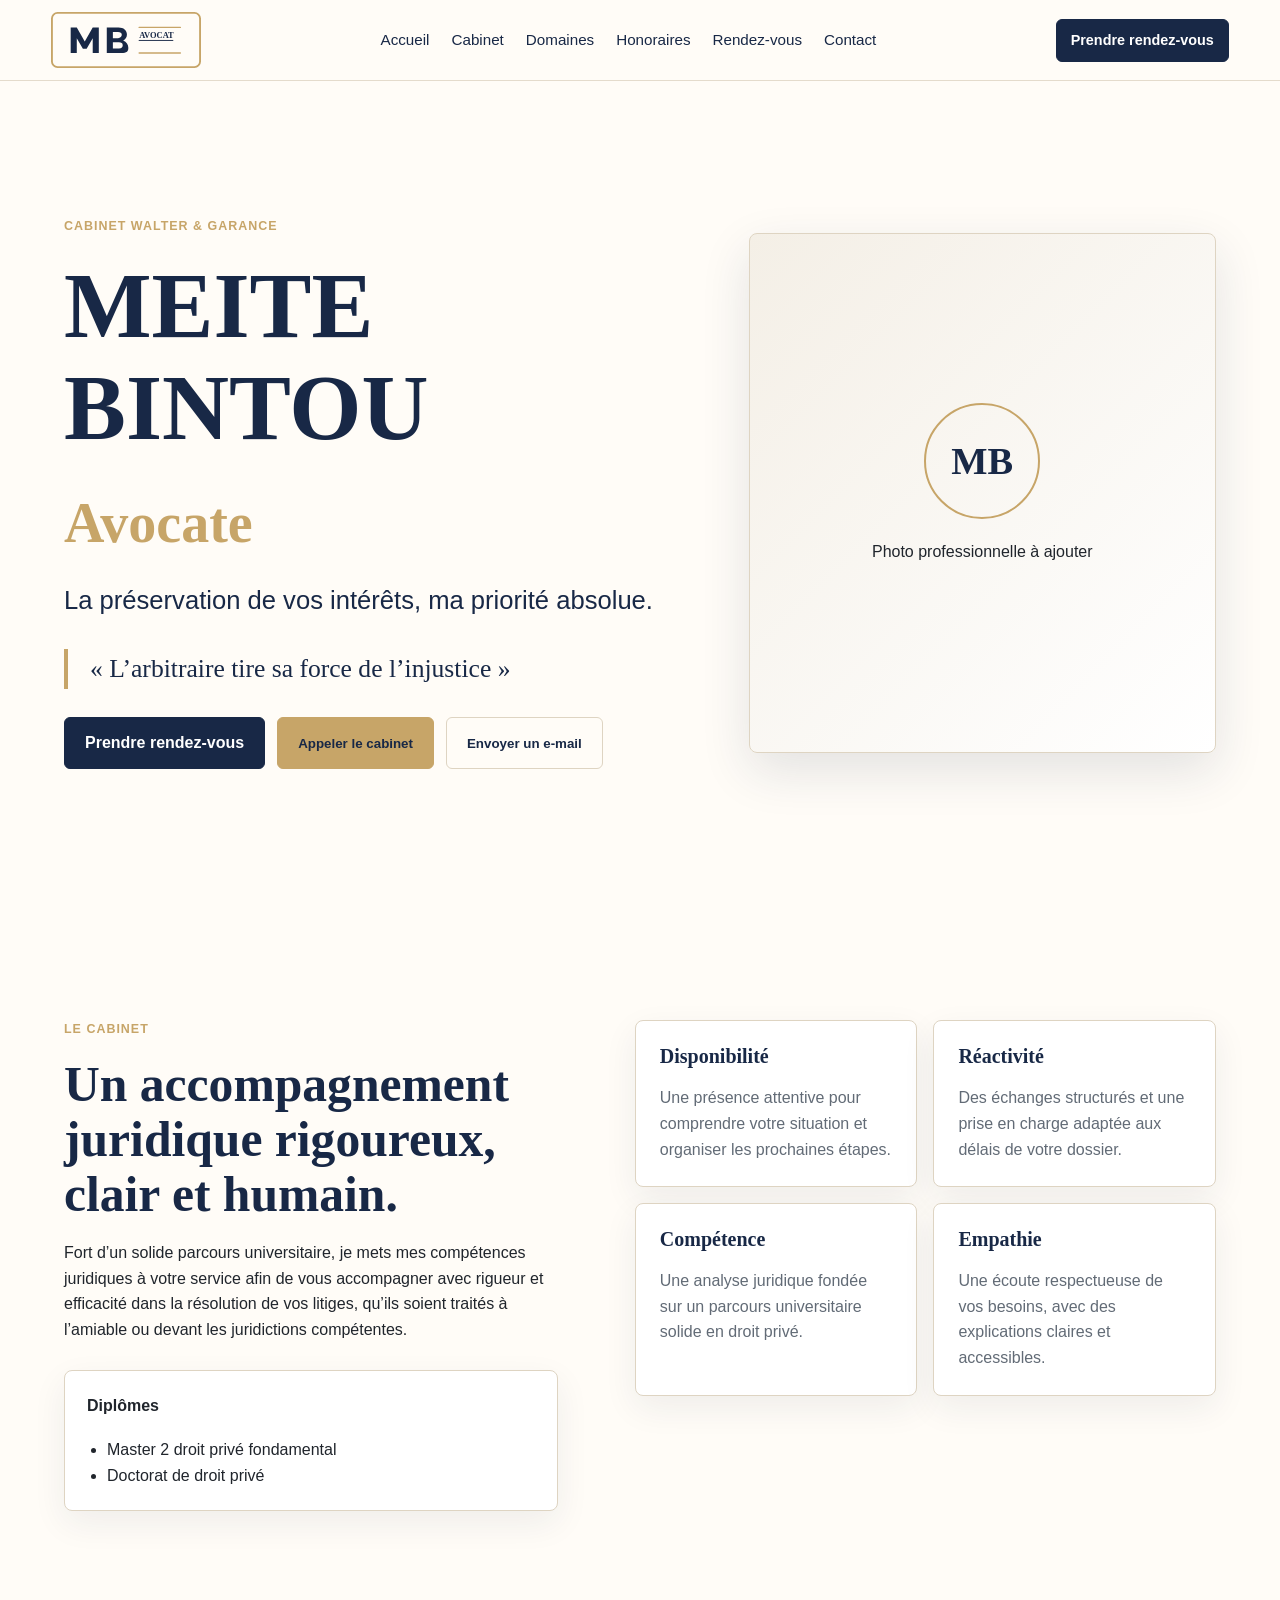
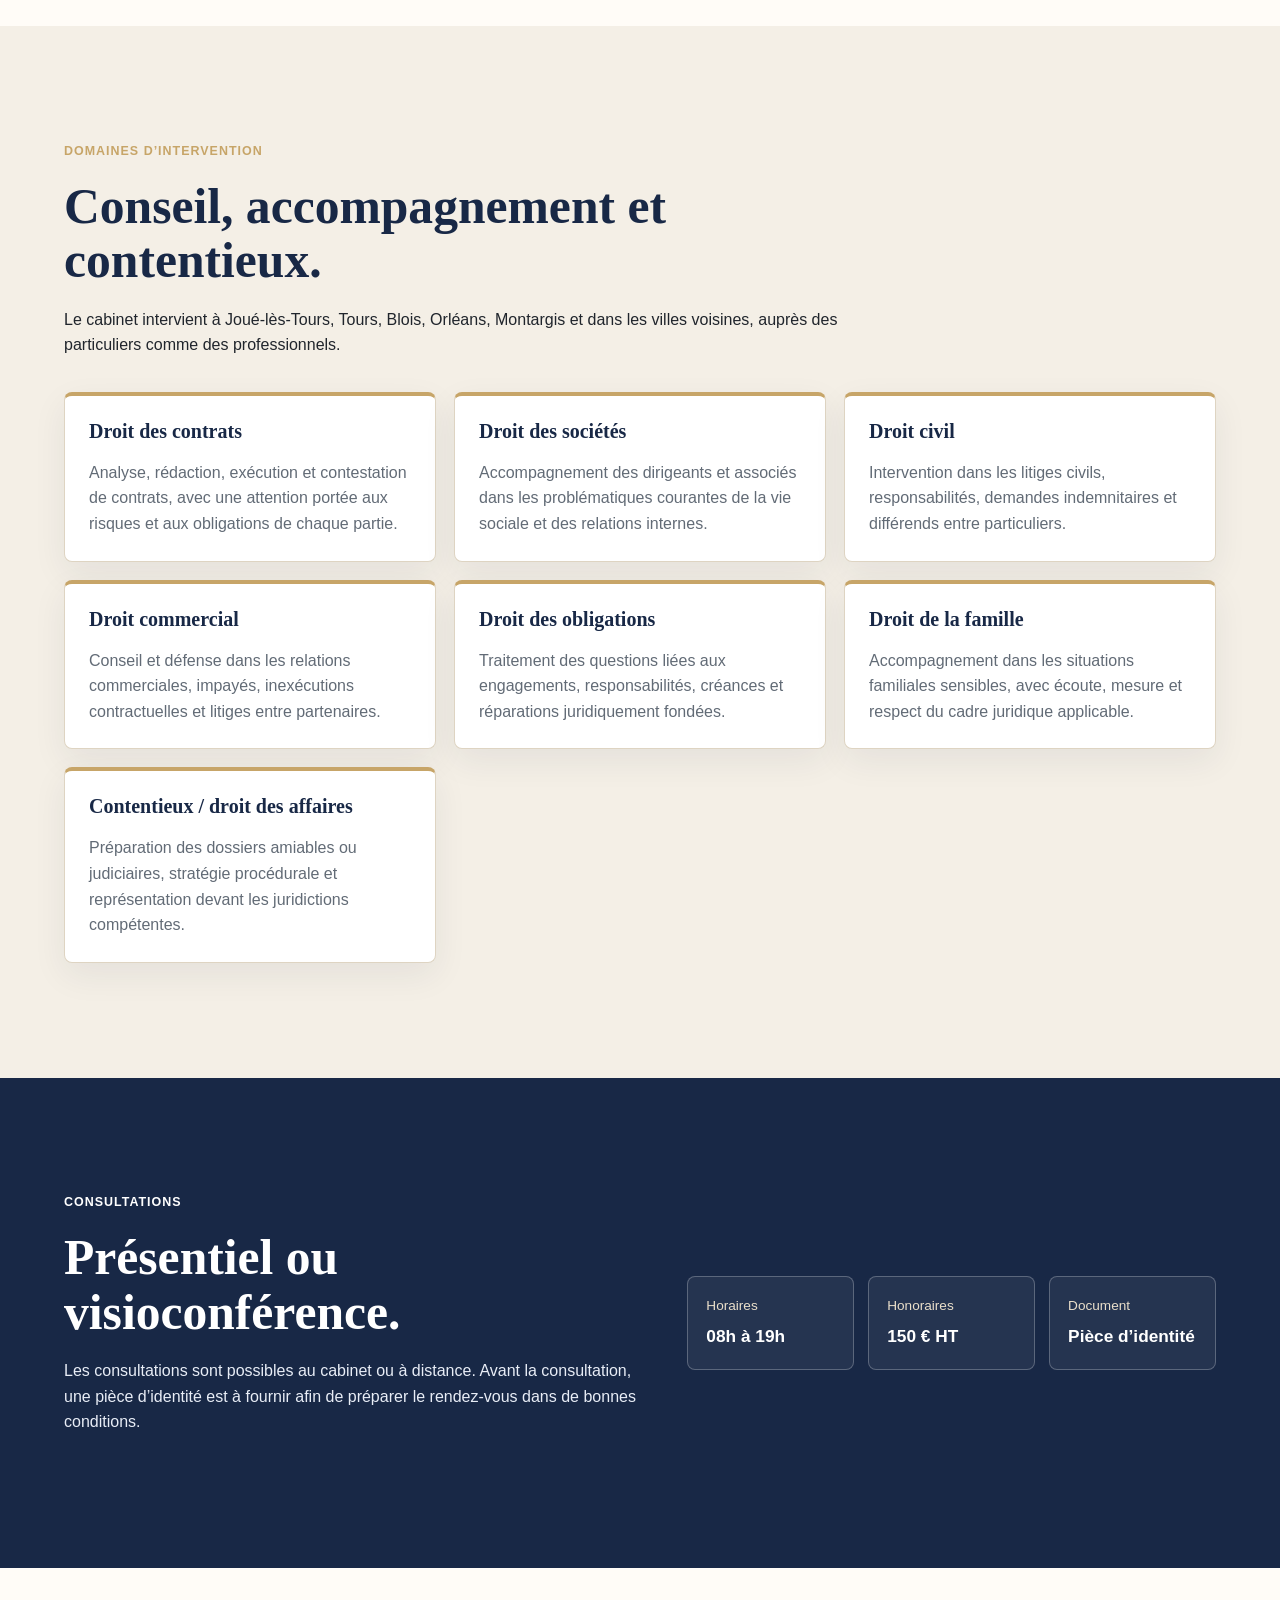
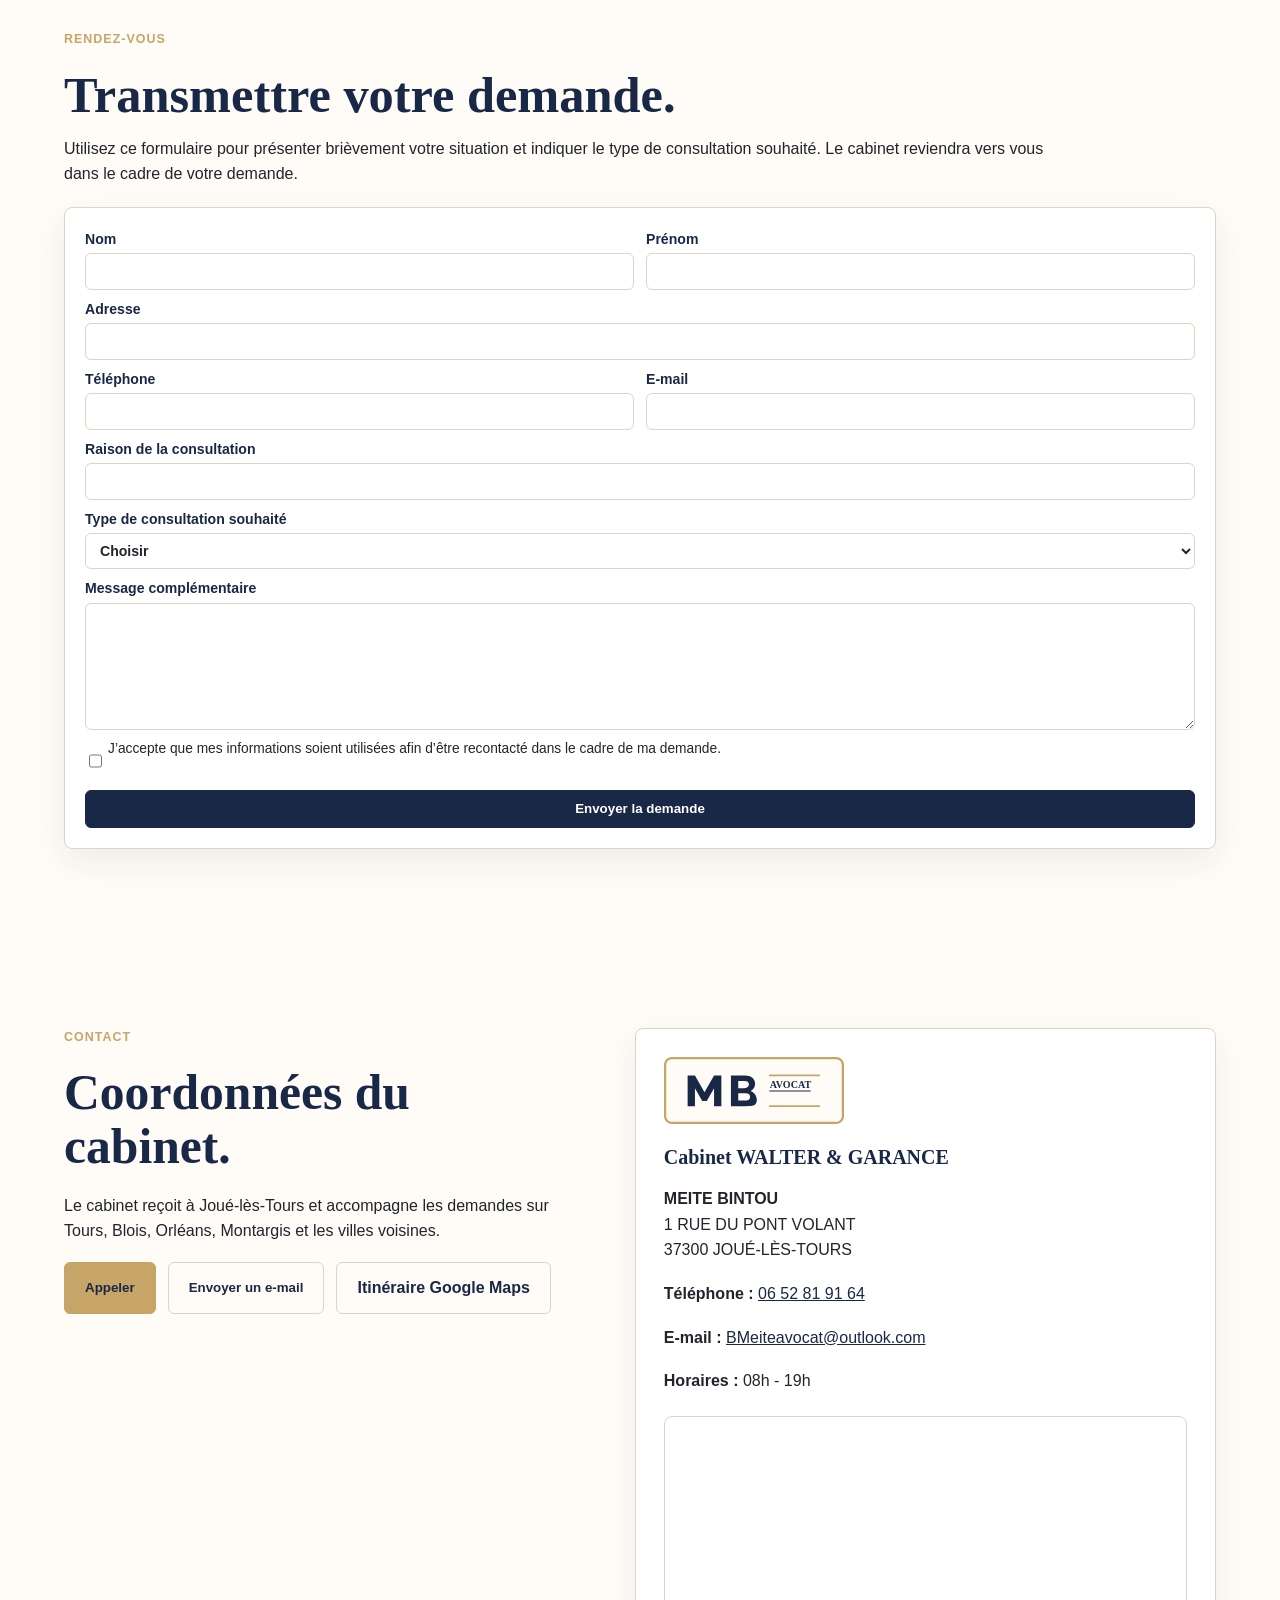
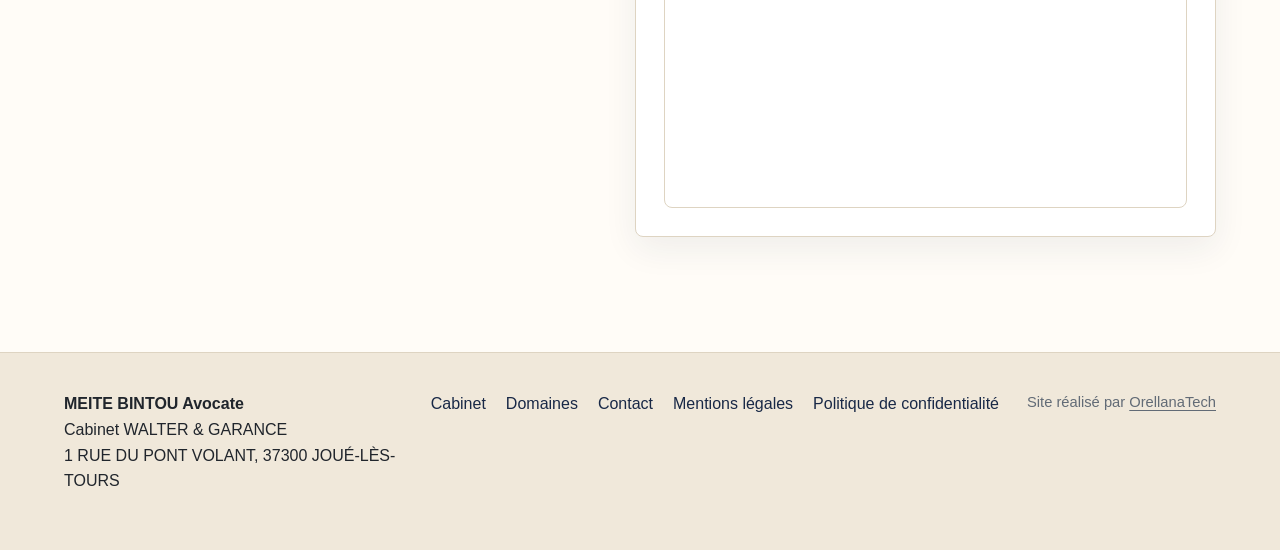
==== index.html @ 3a9dbfd3 "Configure Formspree appointment form" ====
<!doctype html>
<html lang="fr">
  <head>
    <meta charset="utf-8">
    <meta name="viewport" content="width=device-width, initial-scale=1">
    <title>MEITE BINTOU Avocate | Droit civil, commercial et affaires à Joué-lès-Tours</title>
    <meta name="description" content="MEITE BINTOU, avocate au cabinet WALTER & GARANCE à Joué-lès-Tours, accompagne particuliers et professionnels en droit civil, commercial, contrats, sociétés, famille, contentieux et affaires.">
    <meta name="keywords" content="avocat Tours, avocat Joué-lès-Tours, avocat droit civil, avocat droit commercial, avocat droit des contrats, avocat droit des sociétés, avocat droit de la famille, avocat contentieux, avocat droit des affaires, avocat Blois, avocat Orléans, avocat Montargis">
    <meta property="og:title" content="MEITE BINTOU Avocate | WALTER & GARANCE">
    <meta property="og:description" content="La préservation de vos intérêts, ma priorité absolue. Consultations en présentiel et en visioconférence.">
    <meta property="og:type" content="website">
    <meta property="og:image" content="assets/logo.svg">
    <meta name="theme-color" content="#182846">
    <link rel="icon" href="assets/logo.svg" type="image/svg+xml">
    <link rel="stylesheet" href="style.css">
    <script type="application/ld+json">
      {
        "@context": "https://schema.org",
        "@type": "LegalService",
        "name": "MEITE BINTOU Avocate - Cabinet WALTER & GARANCE",
        "image": "assets/logo.svg",
        "address": {
          "@type": "PostalAddress",
          "streetAddress": "1 RUE DU PONT VOLANT",
          "postalCode": "37300",
          "addressLocality": "Joué-lès-Tours",
          "addressCountry": "FR"
        },
        "telephone": "+33652819164",
        "email": "BMeiteavocat@outlook.com",
        "priceRange": "150 EUR HT",
        "openingHours": "Mo-Su 08:00-19:00",
        "areaServed": ["Tours", "Joué-lès-Tours", "Blois", "Orléans", "Montargis"],
        "legalName": "MEITE BINTOU"
      }
    </script>
  </head>
  <body>
    <a class="skip-link" href="#contenu">Aller au contenu</a>
    <header class="site-header">
      <a class="brand" href="#accueil" aria-label="Accueil MEITE BINTOU Avocate">
        <img src="assets/logo.svg" alt="Logo MB Avocat">
      </a>
      <button class="nav-toggle" type="button" aria-expanded="false" aria-controls="navigation">
        <span></span><span></span><span></span>
        <span class="sr-only">Ouvrir le menu</span>
      </button>
      <nav id="navigation" class="nav" aria-label="Navigation principale">
        <a href="#accueil">Accueil</a>
        <a href="#cabinet">Cabinet</a>
        <a href="#domaines">Domaines</a>
        <a href="#honoraires">Honoraires</a>
        <a href="#rendez-vous">Rendez-vous</a>
        <a href="#contact">Contact</a>
      </nav>
      <a class="btn btn-small" href="#rendez-vous">Prendre rendez-vous</a>
    </header>

    <main id="contenu">
      <section id="accueil" class="hero section">
        <div class="hero-copy">
          <p class="eyebrow">Cabinet WALTER & GARANCE</p>
          <h1>MEITE BINTOU<br><span>Avocate</span></h1>
          <p class="lead">La préservation de vos intérêts, ma priorité absolue.</p>
          <blockquote>« L’arbitraire tire sa force de l’injustice »</blockquote>
          <div class="hero-actions">
            <a class="btn" href="#rendez-vous">Prendre rendez-vous</a>
            <button class="btn btn-secondary js-copy" type="button" data-copy="06 52 81 91 64" data-copy-label="Numéro copié">Appeler le cabinet</button>
            <button class="btn btn-ghost js-copy" type="button" data-copy="BMeiteavocat@outlook.com" data-copy-label="E-mail copié">Envoyer un e-mail</button>
          </div>
        </div>
        <div class="portrait-panel" aria-label="Photo professionnelle">
          <picture>
            <source srcset="assets/photo-professionnelle.jpg" type="image/jpeg">
            <img src="assets/photo-professionnelle.jpg" alt="Portrait professionnel de MEITE BINTOU" onerror="this.closest('.portrait-panel').classList.add('is-placeholder'); this.remove();">
          </picture>
          <div class="portrait-placeholder">
            <span>MB</span>
            <p>Photo professionnelle à ajouter</p>
          </div>
        </div>
      </section>

      <section id="cabinet" class="section split">
        <div>
          <p class="eyebrow">Le cabinet</p>
          <h2>Un accompagnement juridique rigoureux, clair et humain.</h2>
          <p>Fort d’un solide parcours universitaire, je mets mes compétences juridiques à votre service afin de vous accompagner avec rigueur et efficacité dans la résolution de vos litiges, qu’ils soient traités à l’amiable ou devant les juridictions compétentes.</p>
          <div class="diplomas">
            <p><strong>Diplômes</strong></p>
            <ul>
              <li>Master 2 droit privé fondamental</li>
              <li>Doctorat de droit privé</li>
            </ul>
          </div>
        </div>
        <div class="values-grid">
          <article><h3>Disponibilité</h3><p>Une présence attentive pour comprendre votre situation et organiser les prochaines étapes.</p></article>
          <article><h3>Réactivité</h3><p>Des échanges structurés et une prise en charge adaptée aux délais de votre dossier.</p></article>
          <article><h3>Compétence</h3><p>Une analyse juridique fondée sur un parcours universitaire solide en droit privé.</p></article>
          <article><h3>Empathie</h3><p>Une écoute respectueuse de vos besoins, avec des explications claires et accessibles.</p></article>
        </div>
      </section>

      <section id="domaines" class="section section-muted">
        <div class="section-heading">
          <p class="eyebrow">Domaines d’intervention</p>
          <h2>Conseil, accompagnement et contentieux.</h2>
          <p>Le cabinet intervient à Joué-lès-Tours, Tours, Blois, Orléans, Montargis et dans les villes voisines, auprès des particuliers comme des professionnels.</p>
        </div>
        <div class="practice-grid">
          <article><h3>Droit des contrats</h3><p>Analyse, rédaction, exécution et contestation de contrats, avec une attention portée aux risques et aux obligations de chaque partie.</p></article>
          <article><h3>Droit des sociétés</h3><p>Accompagnement des dirigeants et associés dans les problématiques courantes de la vie sociale et des relations internes.</p></article>
          <article><h3>Droit civil</h3><p>Intervention dans les litiges civils, responsabilités, demandes indemnitaires et différends entre particuliers.</p></article>
          <article><h3>Droit commercial</h3><p>Conseil et défense dans les relations commerciales, impayés, inexécutions contractuelles et litiges entre partenaires.</p></article>
          <article><h3>Droit des obligations</h3><p>Traitement des questions liées aux engagements, responsabilités, créances et réparations juridiquement fondées.</p></article>
          <article><h3>Droit de la famille</h3><p>Accompagnement dans les situations familiales sensibles, avec écoute, mesure et respect du cadre juridique applicable.</p></article>
          <article><h3>Contentieux / droit des affaires</h3><p>Préparation des dossiers amiables ou judiciaires, stratégie procédurale et représentation devant les juridictions compétentes.</p></article>
        </div>
      </section>

      <section id="honoraires" class="section info-band">
        <div>
          <p class="eyebrow">Consultations</p>
          <h2>Présentiel ou visioconférence.</h2>
          <p>Les consultations sont possibles au cabinet ou à distance. Avant la consultation, une pièce d’identité est à fournir afin de préparer le rendez-vous dans de bonnes conditions.</p>
        </div>
        <div class="facts">
          <div><span>Horaires</span><strong>08h à 19h</strong></div>
          <div><span>Honoraires</span><strong>150 € HT</strong></div>
          <div><span>Document</span><strong>Pièce d’identité</strong></div>
        </div>
      </section>

      <section id="rendez-vous" class="section appointment">
        <div class="section-heading">
          <p class="eyebrow">Rendez-vous</p>
          <h2>Transmettre votre demande.</h2>
          <p>Utilisez ce formulaire pour présenter brièvement votre situation et indiquer le type de consultation souhaité. Le cabinet reviendra vers vous dans le cadre de votre demande.</p>
        </div>
        <div class="form-panel">
          <form name="contact" method="POST" action="https://formspree.io/f/mzdqrnoe" class="contact-form">
            <p class="hidden"><label>Ne pas remplir <input name="_gotcha"></label></p>
            <div class="form-row">
              <label>Nom<input name="nom" type="text" autocomplete="family-name" required></label>
              <label>Prénom<input name="prenom" type="text" autocomplete="given-name" required></label>
            </div>
            <label>Adresse<input name="adresse" type="text" autocomplete="street-address" required></label>
            <div class="form-row">
              <label>Téléphone<input name="telephone" type="tel" autocomplete="tel" required></label>
              <label>E-mail<input name="email" type="email" autocomplete="email" required></label>
            </div>
            <label>Raison de la consultation<input name="raison" type="text" required></label>
            <label>Type de consultation souhaité
              <select name="type-consultation" required>
                <option value="">Choisir</option>
                <option value="présentiel">Présentiel</option>
                <option value="visio">Visio</option>
              </select>
            </label>
            <label>Message complémentaire<textarea name="message" rows="5"></textarea></label>
            <label class="rgpd"><input name="rgpd" type="checkbox" required> J’accepte que mes informations soient utilisées afin d’être recontacté dans le cadre de ma demande.</label>
            <button class="btn" type="submit">Envoyer la demande</button>
          </form>
        </div>
      </section>

      <section id="contact" class="section contact-layout">
        <div>
          <p class="eyebrow">Contact</p>
          <h2>Coordonnées du cabinet.</h2>
          <p>Le cabinet reçoit à Joué-lès-Tours et accompagne les demandes sur Tours, Blois, Orléans, Montargis et les villes voisines.</p>
          <div class="contact-actions">
            <button class="btn btn-secondary js-copy" type="button" data-copy="06 52 81 91 64" data-copy-label="Numéro copié">Appeler</button>
            <button class="btn btn-ghost js-copy" type="button" data-copy="BMeiteavocat@outlook.com" data-copy-label="E-mail copié">Envoyer un e-mail</button>
            <a class="btn btn-ghost" target="_blank" rel="noopener" href="https://www.google.com/maps/search/?api=1&query=1%20RUE%20DU%20PONT%20VOLANT%2037300%20JOU%C3%89-L%C3%88S-TOURS">Itinéraire Google Maps</a>
          </div>
        </div>
        <aside class="contact-card">
          <img src="assets/logo.svg" alt="Logo MB Avocat">
          <h3>Cabinet WALTER & GARANCE</h3>
          <p><strong>MEITE BINTOU</strong><br>1 RUE DU PONT VOLANT<br>37300 JOUÉ-LÈS-TOURS</p>
          <p><strong>Téléphone :</strong> <a href="tel:+33652819164">06 52 81 91 64</a></p>
          <p><strong>E-mail :</strong> <a href="mailto:BMeiteavocat@outlook.com">BMeiteavocat@outlook.com</a></p>
          <p><strong>Horaires :</strong> 08h - 19h</p>
          <div class="map-frame">
            <iframe title="Carte du cabinet WALTER & GARANCE" loading="lazy" referrerpolicy="no-referrer-when-downgrade" src="https://www.google.com/maps?q=1%20RUE%20DU%20PONT%20VOLANT%2037300%20JOU%C3%89-L%C3%88S-TOURS&output=embed"></iframe>
          </div>
        </aside>
      </section>
    </main>

    <footer class="site-footer">
      <div>
        <strong>MEITE BINTOU Avocate</strong>
        <p>Cabinet WALTER & GARANCE<br>1 RUE DU PONT VOLANT, 37300 JOUÉ-LÈS-TOURS</p>
      </div>
      <nav aria-label="Liens rapides">
        <a href="#cabinet">Cabinet</a>
        <a href="#domaines">Domaines</a>
        <a href="#contact">Contact</a>
        <a href="mentions-legales.html">Mentions légales</a>
        <a href="politique-confidentialite.html">Politique de confidentialité</a>
      </nav>
      <p class="credit">Site réalisé par <a href="https://orellanatech38.netlify.app/" target="_blank" rel="noopener">OrellanaTech</a></p>
    </footer>

    <div class="copy-toast" role="status" aria-live="polite"></div>
    <script src="script.js"></script>
  </body>
</html>
---- style.css ----
:root {
  --navy: #182846;
  --navy-soft: #23375d;
  --gold: #c7a568;
  --gold-soft: #eadfca;
  --paper: #fffcf7;
  --cream: #f4efe6;
  --ink: #20252c;
  --muted: #626b76;
  --line: #ded4c2;
  --white: #ffffff;
  --shadow: 0 18px 50px rgba(24, 40, 70, 0.12);
}

* { box-sizing: border-box; }
html { scroll-behavior: smooth; }
[id] { scroll-margin-top: 24px; }
body {
  margin: 0;
  background: var(--paper);
  color: var(--ink);
  font-family: Arial, Helvetica, sans-serif;
  line-height: 1.6;
}

img { max-width: 100%; display: block; }
a { color: inherit; }
h1, h2, h3 {
  color: var(--navy);
  font-family: Georgia, "Times New Roman", serif;
  line-height: 1.1;
  margin: 0 0 18px;
  letter-spacing: 0;
}
h1 { font-size: clamp(2.8rem, 8vw, 5.8rem); }
h1 span { font-size: clamp(2rem, 5vw, 3.5rem); color: var(--gold); }
h2 { font-size: clamp(2rem, 4vw, 3.1rem); }
h3 { font-size: 1.25rem; }
p { margin: 0 0 18px; }

.skip-link, .sr-only {
  position: absolute;
  width: 1px;
  height: 1px;
  overflow: hidden;
  clip: rect(0 0 0 0);
}
.skip-link:focus {
  width: auto;
  height: auto;
  clip: auto;
  z-index: 20;
  padding: 10px 14px;
  background: var(--navy);
  color: var(--white);
}

.site-header {
  position: sticky;
  top: 0;
  z-index: 10;
  display: grid;
  grid-template-columns: auto 1fr auto;
  align-items: center;
  gap: 24px;
  padding: 12px clamp(18px, 4vw, 56px);
  background: rgba(255, 252, 247, 0.94);
  border-bottom: 1px solid rgba(222, 212, 194, 0.8);
  backdrop-filter: blur(14px);
}
.brand img { width: 150px; }
.nav {
  display: flex;
  justify-content: center;
  gap: 22px;
  font-size: 0.95rem;
}
.nav a, .site-footer a {
  text-decoration: none;
  color: var(--navy);
}
.nav a:hover, .site-footer a:hover { color: var(--gold); }
.nav-toggle { display: none; }

.btn {
  display: inline-flex;
  align-items: center;
  justify-content: center;
  min-height: 46px;
  padding: 12px 20px;
  border: 1px solid var(--navy);
  border-radius: 6px;
  background: var(--navy);
  color: var(--white);
  font-weight: 700;
  text-decoration: none;
  cursor: pointer;
  transition: transform 180ms ease, background 180ms ease, border-color 180ms ease;
}
.btn:hover { transform: translateY(-2px); background: var(--navy-soft); }
.btn-small { min-height: 40px; padding: 9px 14px; font-size: 0.9rem; }
.btn-secondary { background: var(--gold); border-color: var(--gold); color: var(--navy); }
.btn-secondary:hover { background: #d2b77e; }
.btn-ghost { background: transparent; color: var(--navy); border-color: var(--line); }
.btn-ghost:hover { background: var(--cream); }

.section {
  padding: clamp(72px, 9vw, 120px) clamp(20px, 5vw, 72px);
}
.hero {
  min-height: calc(100vh - 76px);
  display: grid;
  grid-template-columns: minmax(0, 1.04fr) minmax(320px, 0.8fr);
  gap: clamp(34px, 6vw, 80px);
  align-items: center;
}
.eyebrow {
  color: var(--gold);
  font-weight: 800;
  letter-spacing: 0.08em;
  text-transform: uppercase;
  font-size: 0.78rem;
}
.lead {
  max-width: 720px;
  color: var(--navy);
  font-size: clamp(1.25rem, 2vw, 1.7rem);
}
blockquote {
  margin: 28px 0;
  padding-left: 22px;
  border-left: 4px solid var(--gold);
  color: var(--navy);
  font-family: Georgia, "Times New Roman", serif;
  font-size: clamp(1.25rem, 2vw, 1.65rem);
}
.hero-actions, .contact-actions {
  display: flex;
  flex-wrap: wrap;
  gap: 12px;
}
.portrait-panel {
  min-height: 520px;
  border: 1px solid var(--line);
  border-radius: 8px;
  overflow: hidden;
  background: linear-gradient(135deg, var(--cream), var(--white));
  box-shadow: var(--shadow);
  position: relative;
}
.portrait-panel img {
  width: 100%;
  height: 100%;
  min-height: 520px;
  object-fit: cover;
}
.portrait-placeholder {
  display: none;
  position: absolute;
  inset: 0;
  place-content: center;
  text-align: center;
  padding: 28px;
}
.portrait-panel.is-placeholder .portrait-placeholder { display: grid; }
.portrait-placeholder span {
  width: 116px;
  height: 116px;
  margin: 0 auto 20px;
  display: grid;
  place-items: center;
  border: 2px solid var(--gold);
  border-radius: 50%;
  color: var(--navy);
  font-family: Georgia, "Times New Roman", serif;
  font-size: 2.4rem;
  font-weight: 700;
}

.split, .contact-layout {
  display: grid;
  grid-template-columns: minmax(0, 0.85fr) minmax(320px, 1fr);
  gap: clamp(36px, 6vw, 80px);
  align-items: start;
}
.diplomas, .values-grid article, .practice-grid article, .contact-card {
  border: 1px solid var(--line);
  border-radius: 8px;
  background: var(--white);
  box-shadow: 0 12px 34px rgba(24, 40, 70, 0.07);
}
.diplomas { padding: 22px; margin-top: 28px; }
.diplomas ul { margin: 0; padding-left: 20px; }
.values-grid {
  display: grid;
  grid-template-columns: repeat(2, minmax(0, 1fr));
  gap: 16px;
}
.values-grid article, .practice-grid article { padding: 24px; }
.values-grid p, .practice-grid p { color: var(--muted); margin-bottom: 0; }
.section-muted { background: var(--cream); }
.section-heading {
  max-width: 820px;
  margin-bottom: 34px;
}
.practice-grid {
  display: grid;
  grid-template-columns: repeat(3, minmax(0, 1fr));
  gap: 18px;
}
.practice-grid article {
  border-top: 4px solid var(--gold);
}

.info-band {
  display: grid;
  grid-template-columns: minmax(0, 1fr) minmax(300px, 0.9fr);
  gap: 36px;
  align-items: center;
  background: var(--navy);
  color: var(--white);
}
.info-band h2, .info-band .eyebrow { color: var(--white); }
.info-band p { color: #e8edf6; }
.facts {
  display: grid;
  grid-template-columns: repeat(3, minmax(0, 1fr));
  gap: 14px;
}
.facts div {
  padding: 18px;
  border: 1px solid rgba(255, 255, 255, 0.25);
  border-radius: 8px;
  background: rgba(255, 255, 255, 0.06);
}
.facts span { display: block; color: var(--gold-soft); font-size: 0.85rem; }
.facts strong { display: block; margin-top: 6px; font-size: 1.08rem; }

.appointment {
  background: var(--paper);
  padding-top: clamp(38px, 5vw, 62px);
  padding-bottom: clamp(42px, 5vw, 70px);
}
.appointment .section-heading {
  max-width: 980px;
  margin-bottom: 20px;
}
.appointment h2 {
  font-size: clamp(1.85rem, 4vw, 3.15rem);
  margin-bottom: 12px;
}
.appointment .section-heading p:last-child {
  margin-bottom: 0;
}
.form-panel {
  width: 100%;
  padding: clamp(12px, 2vw, 20px);
  border: 1px solid var(--line);
  border-radius: 8px;
  background: var(--white);
  box-shadow: 0 12px 34px rgba(24, 40, 70, 0.08);
}
.contact-form {
  display: grid;
  gap: 8px;
}
.contact-form .btn {
  min-height: 38px;
  padding: 8px 14px;
}
.form-row {
  display: grid;
  grid-template-columns: repeat(2, minmax(0, 1fr));
  gap: 12px;
}
label {
  display: grid;
  gap: 3px;
  color: var(--navy);
  font-size: 0.88rem;
  font-weight: 700;
}
input, select, textarea {
  width: 100%;
  border: 1px solid var(--line);
  border-radius: 6px;
  min-height: 36px;
  padding: 6px 10px;
  background: var(--white);
  color: var(--ink);
  font: inherit;
}
textarea {
  min-height: 76px;
}
input:focus, select:focus, textarea:focus {
  outline: 3px solid rgba(199, 165, 104, 0.32);
  border-color: var(--gold);
}
.rgpd {
  grid-template-columns: auto 1fr;
  align-items: start;
  font-weight: 400;
  font-size: 0.86rem;
  color: var(--ink);
}
.rgpd input { width: auto; margin-top: 5px; }
.hidden { display: none; }
.contact-card {
  padding: 28px;
}
.contact-card img { width: 180px; margin-bottom: 22px; }
.contact-card a { color: var(--navy); }
.map-frame {
  margin-top: 22px;
  border: 1px solid var(--line);
  border-radius: 8px;
  overflow: hidden;
  aspect-ratio: 4 / 3;
}
.map-frame iframe { width: 100%; height: 100%; border: 0; }

.site-footer {
  display: grid;
  grid-template-columns: 1fr auto auto;
  gap: 28px;
  align-items: start;
  padding: 38px clamp(20px, 5vw, 72px);
  background: #f0e8da;
  border-top: 1px solid var(--line);
}
.site-footer nav {
  display: flex;
  flex-wrap: wrap;
  gap: 14px 20px;
}
.credit { color: var(--muted); font-size: 0.92rem; }
.credit a {
  color: inherit;
  text-decoration: underline;
  text-underline-offset: 3px;
}
.credit a:hover {
  color: var(--navy);
}

.copy-toast {
  position: fixed;
  left: 50%;
  bottom: 22px;
  z-index: 30;
  transform: translate(-50%, 18px);
  padding: 12px 18px;
  border-radius: 6px;
  background: var(--navy);
  color: var(--white);
  font-weight: 700;
  box-shadow: var(--shadow);
  opacity: 0;
  pointer-events: none;
  transition: opacity 180ms ease, transform 180ms ease;
}
.copy-toast.is-visible {
  opacity: 1;
  transform: translate(-50%, 0);
}

.legal-page, .card-page {
  max-width: 980px;
  margin: 0 auto;
  padding: 80px 22px;
}
.legal-page section { margin-top: 34px; }
.business-card {
  width: min(100%, 880px);
  aspect-ratio: 1.75 / 1;
  margin: 30px auto;
  padding: clamp(24px, 5vw, 56px);
  display: grid;
  grid-template-columns: 1fr 1fr;
  gap: 28px;
  align-items: center;
  border: 1px solid var(--gold);
  border-radius: 8px;
  background: var(--white);
  box-shadow: var(--shadow);
}
.business-card img { width: 210px; }
.business-card .name { font-size: clamp(2rem, 5vw, 3.7rem); }
.print-actions { text-align: center; }

@media (max-width: 980px) {
  .site-header { grid-template-columns: auto auto; }
  .site-header > .btn-small { display: none; }
  .nav-toggle {
    display: grid;
    gap: 5px;
    justify-self: end;
    width: 42px;
    height: 42px;
    border: 1px solid var(--line);
    border-radius: 6px;
    background: var(--white);
    place-content: center;
  }
  .nav-toggle span:not(.sr-only) {
    width: 22px;
    height: 2px;
    background: var(--navy);
  }
  .nav {
    display: none;
    grid-column: 1 / -1;
    padding: 12px 0 6px;
    justify-content: start;
    flex-direction: column;
  }
  .nav.is-open { display: flex; }
  .legal-nav {
    display: flex;
    grid-column: 1 / -1;
    justify-content: start;
    flex-direction: row;
    flex-wrap: wrap;
  }
  .hero, .split, .contact-layout, .info-band {
    grid-template-columns: 1fr;
  }
  .practice-grid { grid-template-columns: repeat(2, minmax(0, 1fr)); }
  .contact-card { position: static; }
}

@media (max-width: 640px) {
  .section { padding: 62px 18px; }
  .brand img { width: 132px; }
  .hero { min-height: auto; }
  .hero-actions .btn, .contact-actions .btn { width: 100%; }
  .portrait-panel, .portrait-panel img { min-height: 360px; }
  .values-grid, .practice-grid, .facts, .form-row, .site-footer, .business-card {
    grid-template-columns: 1fr;
  }
  .business-card { aspect-ratio: auto; }
}

@media print {
  body { background: var(--white); }
  .site-header, .site-footer, .print-actions { display: none; }
  .card-page { padding: 0; }
  .business-card { box-shadow: none; margin: 0; width: 100%; }
}
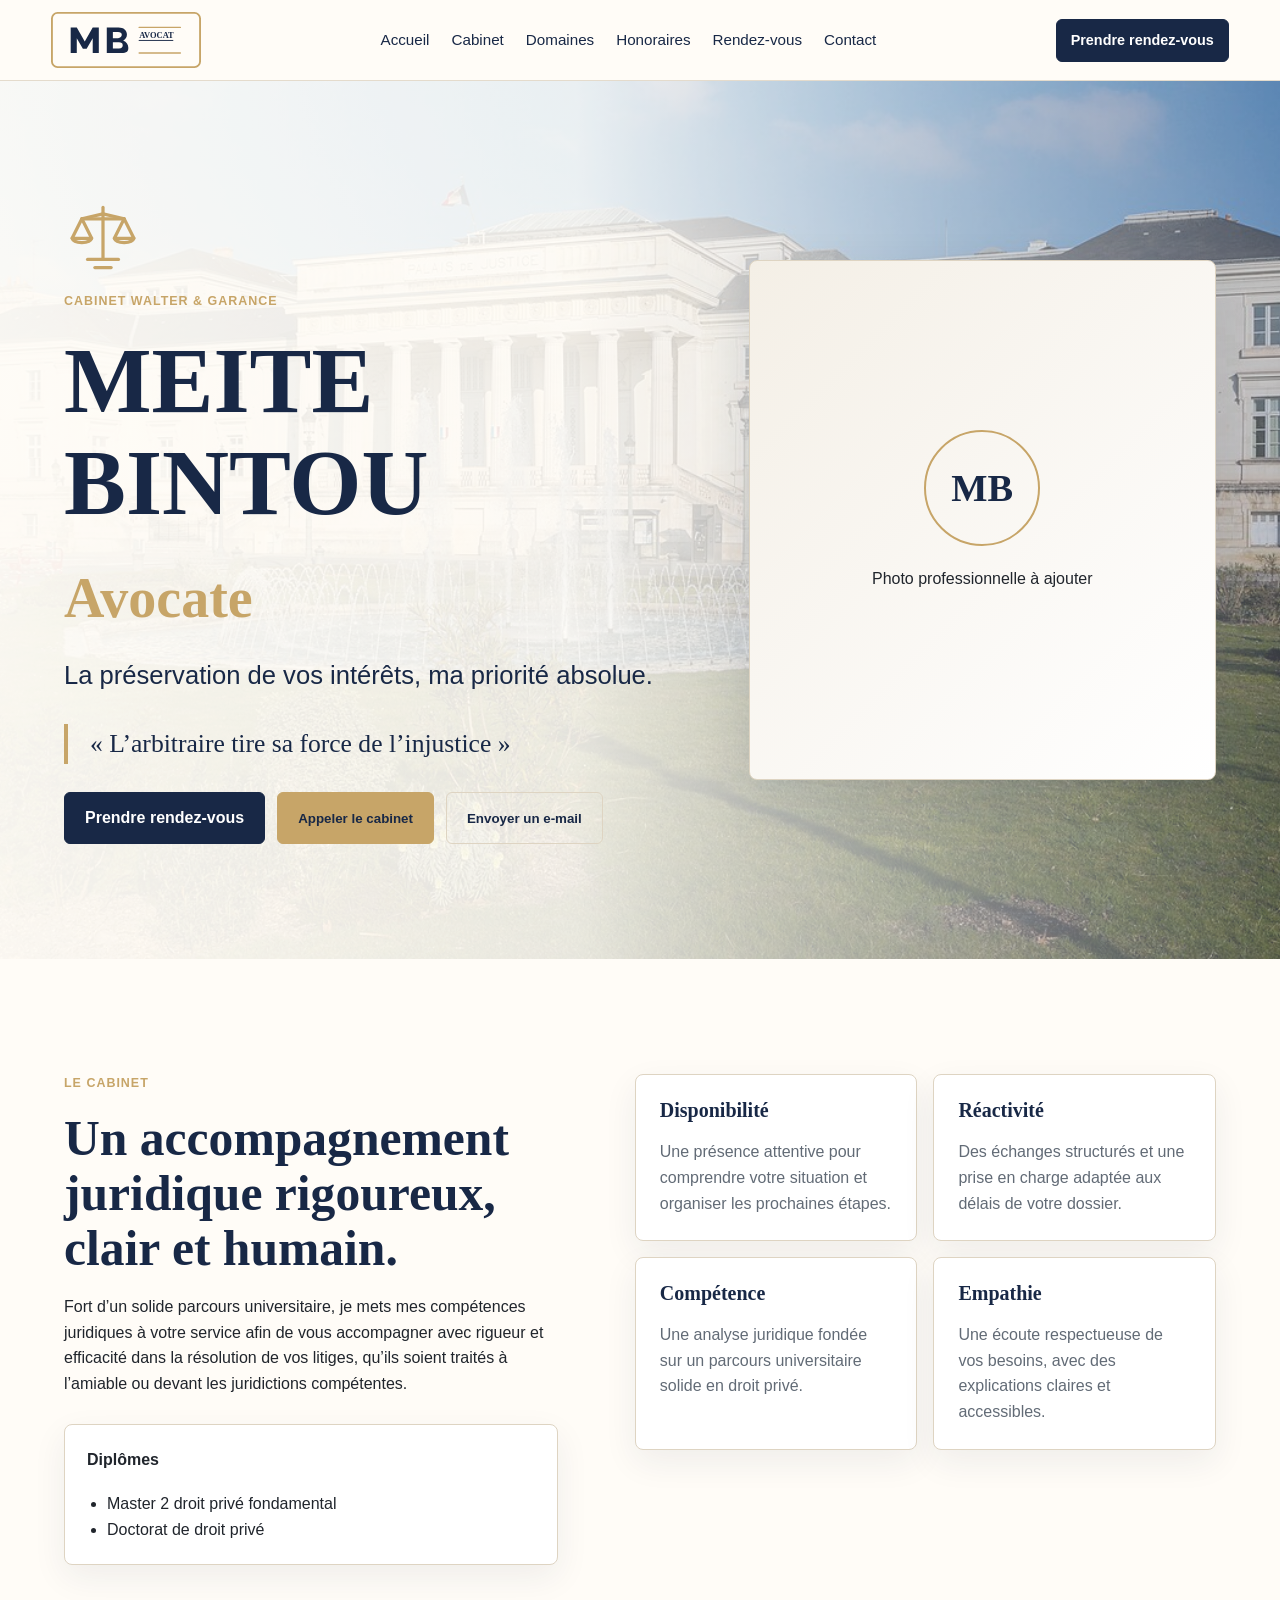
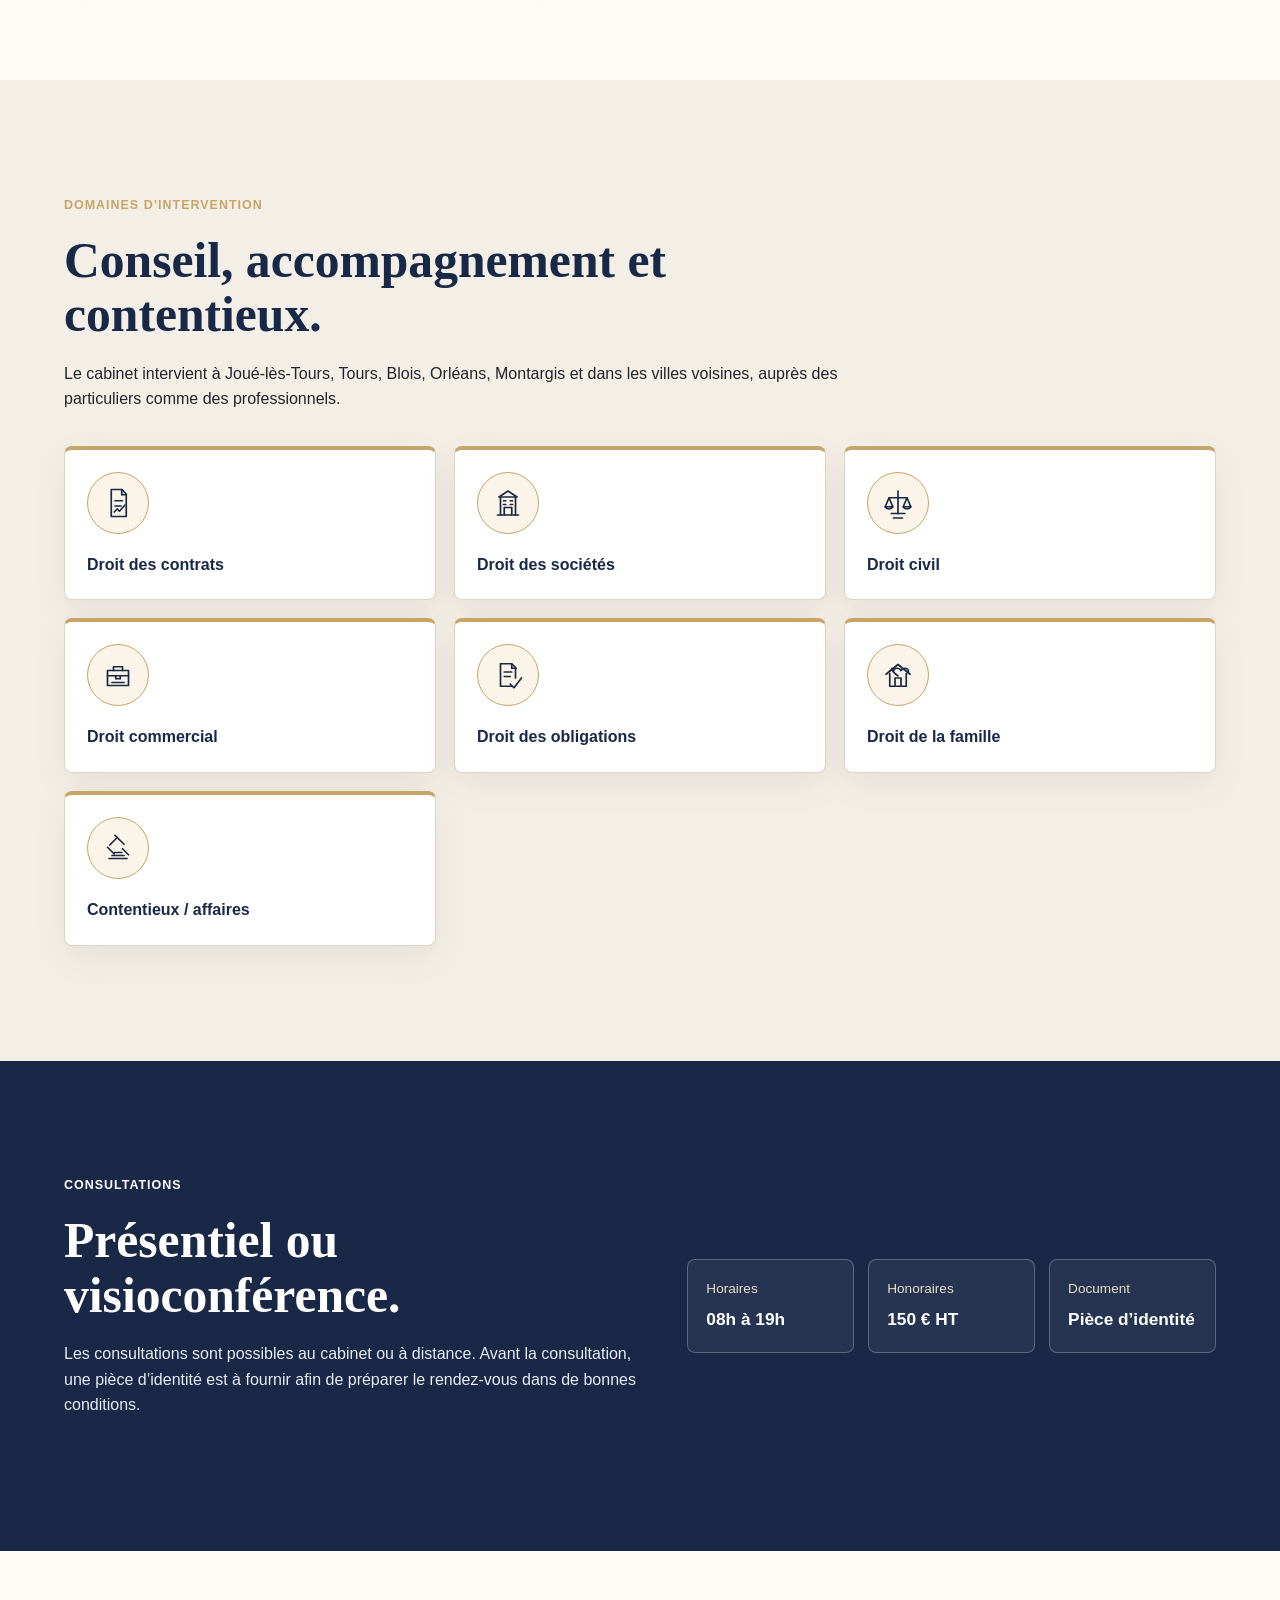
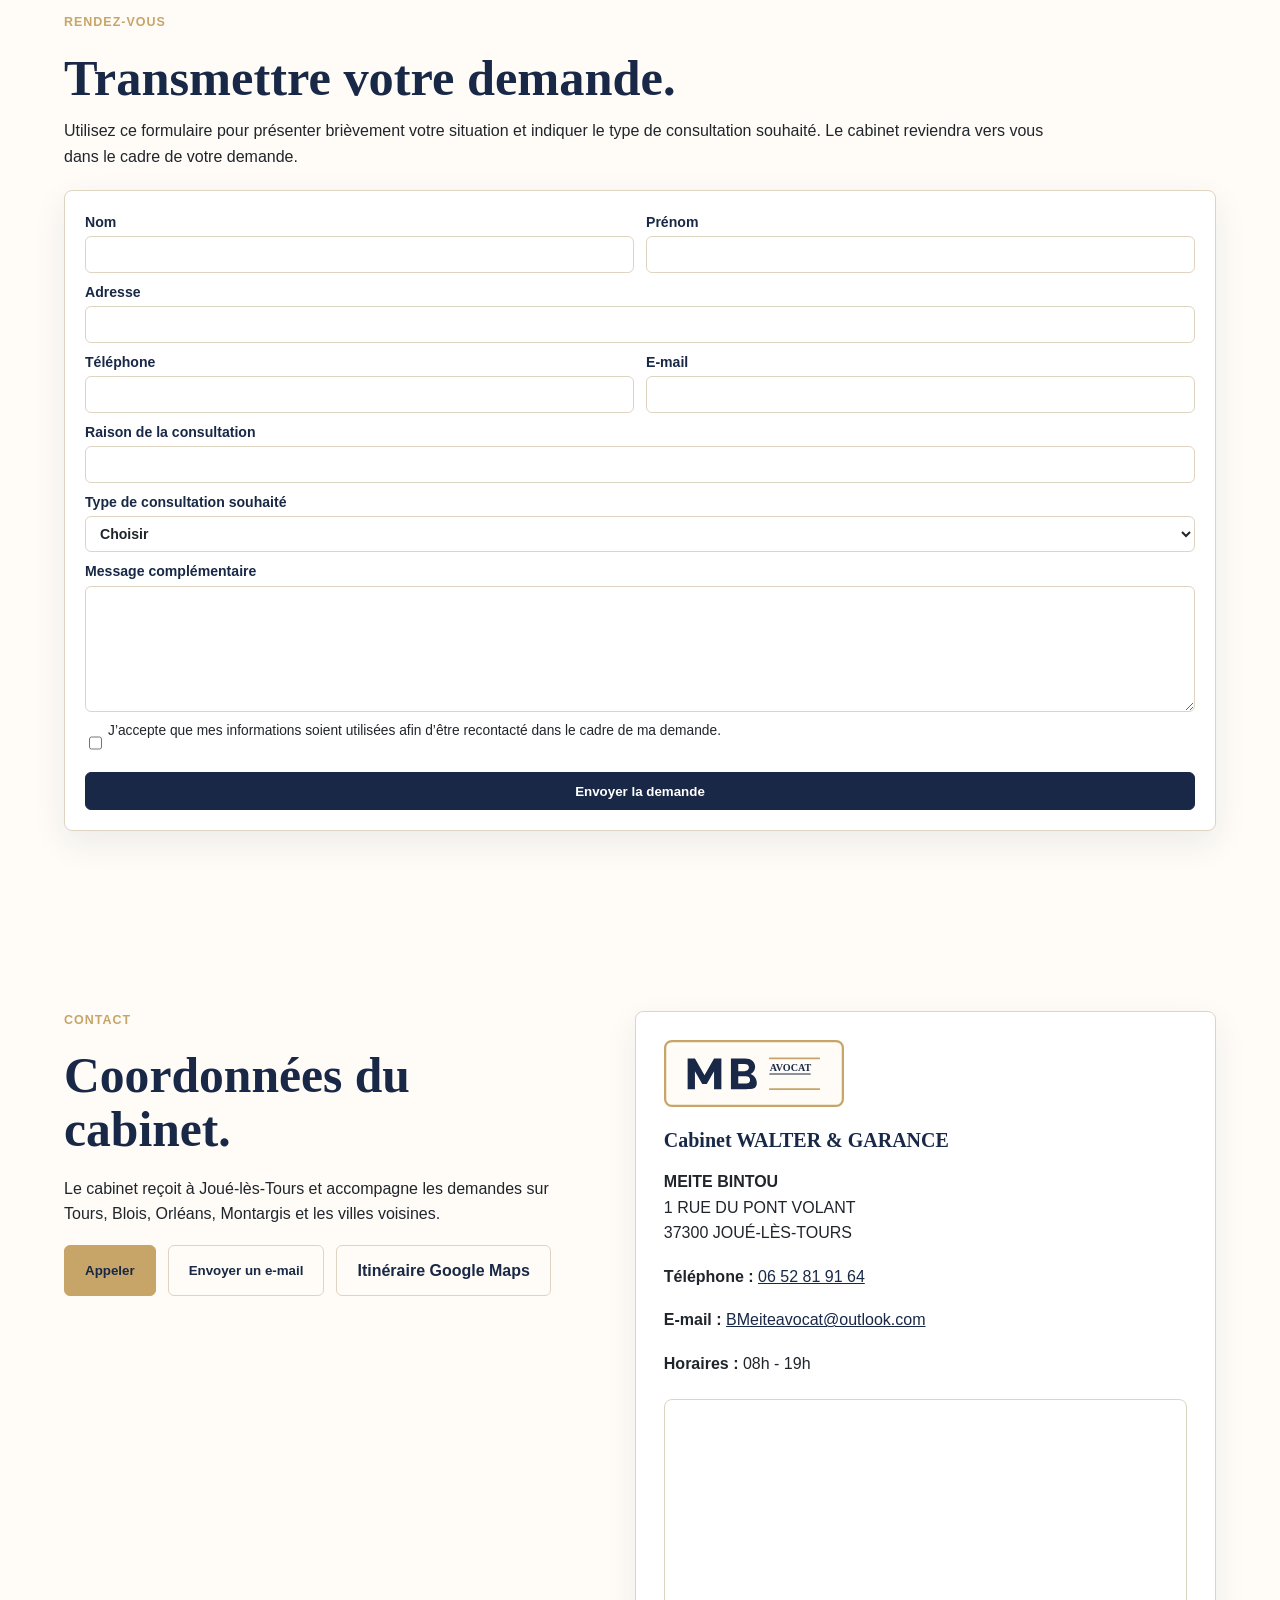
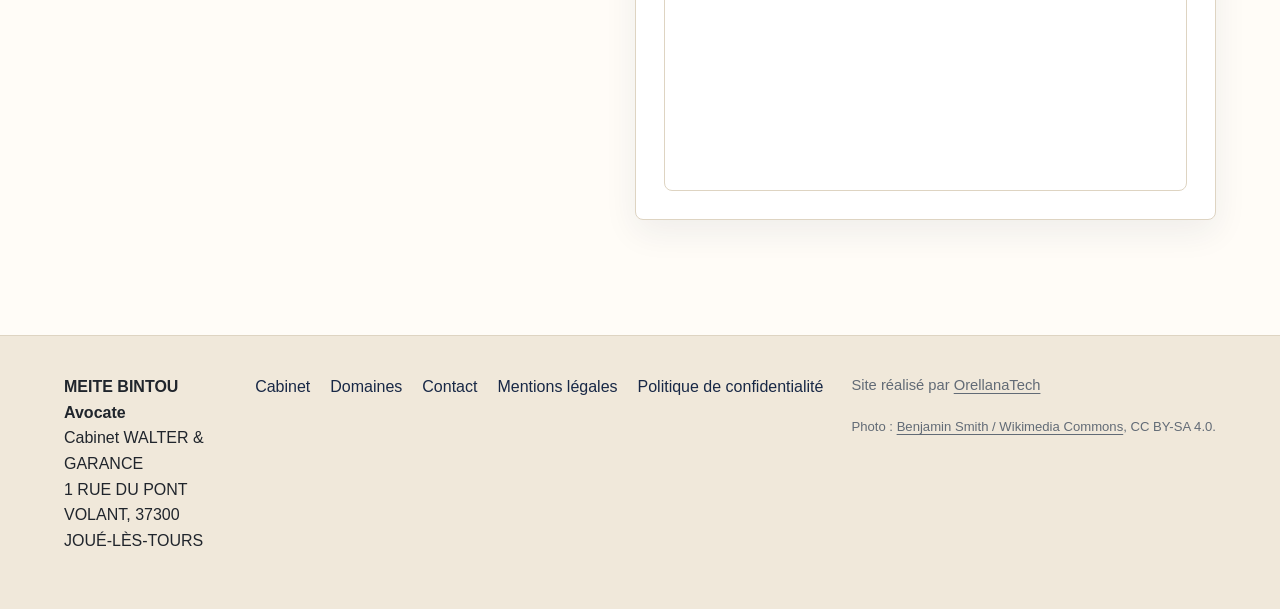
==== commit 36cf3d8a: "Ameliore le site vitrine Bintou" ====
--- a/index.html
+++ b/index.html
@@ -59,6 +59,7 @@
     <main id="contenu">
       <section id="accueil" class="hero section">
         <div class="hero-copy">
+          <img class="justice-logo" src="assets/justice.svg" alt="Symbole de la justice">
           <p class="eyebrow">Cabinet WALTER & GARANCE</p>
           <h1>MEITE BINTOU<br><span>Avocate</span></h1>
           <p class="lead">La préservation de vos intérêts, ma priorité absolue.</p>
@@ -109,13 +110,99 @@
           <p>Le cabinet intervient à Joué-lès-Tours, Tours, Blois, Orléans, Montargis et dans les villes voisines, auprès des particuliers comme des professionnels.</p>
         </div>
         <div class="practice-grid">
-          <article><h3>Droit des contrats</h3><p>Analyse, rédaction, exécution et contestation de contrats, avec une attention portée aux risques et aux obligations de chaque partie.</p></article>
-          <article><h3>Droit des sociétés</h3><p>Accompagnement des dirigeants et associés dans les problématiques courantes de la vie sociale et des relations internes.</p></article>
-          <article><h3>Droit civil</h3><p>Intervention dans les litiges civils, responsabilités, demandes indemnitaires et différends entre particuliers.</p></article>
-          <article><h3>Droit commercial</h3><p>Conseil et défense dans les relations commerciales, impayés, inexécutions contractuelles et litiges entre partenaires.</p></article>
-          <article><h3>Droit des obligations</h3><p>Traitement des questions liées aux engagements, responsabilités, créances et réparations juridiquement fondées.</p></article>
-          <article><h3>Droit de la famille</h3><p>Accompagnement dans les situations familiales sensibles, avec écoute, mesure et respect du cadre juridique applicable.</p></article>
-          <article><h3>Contentieux / droit des affaires</h3><p>Préparation des dossiers amiables ou judiciaires, stratégie procédurale et représentation devant les juridictions compétentes.</p></article>
+          <a class="practice-card" href="droit-contrats.html">
+            <span class="practice-icon" aria-hidden="true">
+              <svg viewBox="0 0 48 48" focusable="false">
+                <path d="M15 6h14l6 6v30H15z"/>
+                <path d="M29 6v7h6"/>
+                <path d="M20 21h10"/>
+                <path d="M20 28h8"/>
+                <path d="M19 36l4-4 3 3 7-8"/>
+              </svg>
+            </span>
+            <span>Droit des contrats</span>
+          </a>
+          <a class="practice-card" href="droit-societes.html">
+            <span class="practice-icon" aria-hidden="true">
+              <svg viewBox="0 0 48 48" focusable="false">
+                <path d="M10 40h28"/>
+                <path d="M14 40V16h20v24"/>
+                <path d="M19 40V30h10v10"/>
+                <path d="M18 21h3"/>
+                <path d="M27 21h3"/>
+                <path d="M18 26h3"/>
+                <path d="M27 26h3"/>
+                <path d="M12 16l12-8 12 8"/>
+              </svg>
+            </span>
+            <span>Droit des sociétés</span>
+          </a>
+          <a class="practice-card" href="droit-civil.html">
+            <span class="practice-icon" aria-hidden="true">
+              <svg viewBox="0 0 48 48" focusable="false">
+                <path d="M24 8v30"/>
+                <path d="M15 38h18"/>
+                <path d="M18 44h12"/>
+                <path d="M12 17h24"/>
+                <path d="M12 17 7 29h10z"/>
+                <path d="M36 17l-5 12h10z"/>
+                <path d="M7 29c2 4 8 4 10 0"/>
+                <path d="M31 29c2 4 8 4 10 0"/>
+              </svg>
+            </span>
+            <span>Droit civil</span>
+          </a>
+          <a class="practice-card" href="droit-commercial.html">
+            <span class="practice-icon" aria-hidden="true">
+              <svg viewBox="0 0 48 48" focusable="false">
+                <path d="M10 18h28v20H10z"/>
+                <path d="M18 18v-5h12v5"/>
+                <path d="M10 25h28"/>
+                <path d="M21 25v4h6v-4"/>
+                <path d="M16 34h16"/>
+              </svg>
+            </span>
+            <span>Droit commercial</span>
+          </a>
+          <a class="practice-card" href="droit-obligations.html">
+            <span class="practice-icon" aria-hidden="true">
+              <svg viewBox="0 0 48 48" focusable="false">
+                <path d="M14 9h15l5 5v14"/>
+                <path d="M29 9v6h6"/>
+                <path d="M14 9v30h15"/>
+                <path d="M19 20h10"/>
+                <path d="M19 26h8"/>
+                <path d="M27 36l5 5 10-13"/>
+              </svg>
+            </span>
+            <span>Droit des obligations</span>
+          </a>
+          <a class="practice-card" href="droit-famille.html">
+            <span class="practice-icon" aria-hidden="true">
+              <svg viewBox="0 0 48 48" focusable="false">
+                <path d="M8 23 24 10l16 13"/>
+                <path d="M13 22v17h22V22"/>
+                <path d="M20 39V28h8v11"/>
+                <path d="M18 20c0-3 2-5 5-5 2 0 4 1 5 3 1-2 3-3 5-3 3 0 5 2 5 5"/>
+                <path d="M24 25c-5-3-8-6-8-10"/>
+              </svg>
+            </span>
+            <span>Droit de la famille</span>
+          </a>
+          <a class="practice-card" href="contentieux-affaires.html">
+            <span class="practice-icon" aria-hidden="true">
+              <svg viewBox="0 0 48 48" focusable="false">
+                <path d="M12 38h24"/>
+                <path d="M16 34h16"/>
+                <path d="M19 30h10"/>
+                <path d="M13 20 23 10"/>
+                <path d="M20 7l12 12"/>
+                <path d="M10 23l9 9"/>
+                <path d="M30 25l8 8"/>
+              </svg>
+            </span>
+            <span>Contentieux / affaires</span>
+          </a>
         </div>
       </section>
 
@@ -139,7 +226,7 @@
           <p>Utilisez ce formulaire pour présenter brièvement votre situation et indiquer le type de consultation souhaité. Le cabinet reviendra vers vous dans le cadre de votre demande.</p>
         </div>
         <div class="form-panel">
-          <form name="contact" method="POST" action="https://formspree.io/f/mzdqrnoe" class="contact-form">
+          <form name="contact" method="POST" action="https://formspree.io/f/xlgkawlj" class="contact-form">
             <p class="hidden"><label>Ne pas remplir <input name="_gotcha"></label></p>
             <div class="form-row">
               <label>Nom<input name="nom" type="text" autocomplete="family-name" required></label>
@@ -202,7 +289,10 @@
         <a href="mentions-legales.html">Mentions légales</a>
         <a href="politique-confidentialite.html">Politique de confidentialité</a>
       </nav>
-      <p class="credit">Site réalisé par <a href="https://orellanatech38.netlify.app/" target="_blank" rel="noopener">OrellanaTech</a></p>
+      <div>
+        <p class="credit">Site réalisé par <a href="https://orellanatech38.netlify.app/" target="_blank" rel="noopener">OrellanaTech</a></p>
+        <p class="photo-credit">Photo : <a href="https://commons.wikimedia.org/wiki/File:Tours_-_Palais_de_justice_-_01.jpg" target="_blank" rel="noopener">Benjamin Smith / Wikimedia Commons</a>, CC BY-SA 4.0.</p>
+      </div>
     </footer>
 
     <div class="copy-toast" role="status" aria-live="polite"></div>
--- a/style.css
+++ b/style.css
@@ -113,6 +113,22 @@
   grid-template-columns: minmax(0, 1.04fr) minmax(320px, 0.8fr);
   gap: clamp(34px, 6vw, 80px);
   align-items: center;
+  position: relative;
+  isolation: isolate;
+  background:
+    linear-gradient(90deg, rgba(255, 252, 247, 0.95) 0%, rgba(255, 252, 247, 0.86) 45%, rgba(24, 40, 70, 0.28) 100%),
+    url("assets/palais-justice-tours.jpg") center / cover no-repeat;
+}
+.hero::after {
+  content: "";
+  position: absolute;
+  inset: 0;
+  z-index: -1;
+  background: rgba(255, 252, 247, 0.2);
+}
+.justice-logo {
+  width: 78px;
+  margin-bottom: 18px;
 }
 .eyebrow {
   color: var(--gold);
@@ -183,7 +199,7 @@
   gap: clamp(36px, 6vw, 80px);
   align-items: start;
 }
-.diplomas, .values-grid article, .practice-grid article, .contact-card {
+.diplomas, .values-grid article, .contact-card {
   border: 1px solid var(--line);
   border-radius: 8px;
   background: var(--white);
@@ -196,8 +212,8 @@
   grid-template-columns: repeat(2, minmax(0, 1fr));
   gap: 16px;
 }
-.values-grid article, .practice-grid article { padding: 24px; }
-.values-grid p, .practice-grid p { color: var(--muted); margin-bottom: 0; }
+.values-grid article { padding: 24px; }
+.values-grid p { color: var(--muted); margin-bottom: 0; }
 .section-muted { background: var(--cream); }
 .section-heading {
   max-width: 820px;
@@ -208,8 +224,59 @@
   grid-template-columns: repeat(3, minmax(0, 1fr));
   gap: 18px;
 }
-.practice-grid article {
+.practice-card {
+  min-height: 152px;
+  display: grid;
+  align-content: space-between;
+  gap: 18px;
+  padding: 22px;
+  border: 1px solid var(--line);
   border-top: 4px solid var(--gold);
+  border-radius: 8px;
+  background: var(--white);
+  color: var(--navy);
+  box-shadow: 0 12px 34px rgba(24, 40, 70, 0.07);
+  font: inherit;
+  font-weight: 800;
+  text-decoration: none;
+  text-align: left;
+  transition: transform 180ms ease, border-color 180ms ease, box-shadow 180ms ease;
+}
+.practice-card:hover,
+.practice-card:focus-visible {
+  transform: translateY(-3px);
+  border-color: var(--gold);
+  box-shadow: 0 18px 42px rgba(24, 40, 70, 0.13);
+}
+.practice-card:hover .practice-icon,
+.practice-card:focus-visible .practice-icon {
+  background: var(--navy);
+  color: var(--gold-soft);
+  transform: scale(1.04);
+}
+.practice-card:focus-visible {
+  outline: 3px solid rgba(199, 165, 104, 0.34);
+  outline-offset: 3px;
+}
+.practice-icon {
+  width: 62px;
+  height: 62px;
+  display: grid;
+  place-items: center;
+  border: 1px solid var(--gold);
+  border-radius: 50%;
+  background: #fbf5e9;
+  color: var(--navy);
+  transition: background 180ms ease, color 180ms ease, transform 180ms ease;
+}
+.practice-icon svg {
+  width: 36px;
+  height: 36px;
+  fill: none;
+  stroke: currentColor;
+  stroke-width: 2.25;
+  stroke-linecap: round;
+  stroke-linejoin: round;
 }
 
 .info-band {
@@ -342,6 +409,15 @@
 }
 .credit a:hover {
   color: var(--navy);
+}
+.photo-credit {
+  color: var(--muted);
+  font-size: 0.82rem;
+}
+.photo-credit a {
+  color: inherit;
+  text-decoration: underline;
+  text-underline-offset: 3px;
 }
 
 .copy-toast {
@@ -371,6 +447,72 @@
   padding: 80px 22px;
 }
 .legal-page section { margin-top: 34px; }
+.domain-page section {
+  padding: 28px;
+  border: 1px solid var(--line);
+  border-radius: 8px;
+  background: var(--white);
+  box-shadow: 0 12px 34px rgba(24, 40, 70, 0.07);
+}
+.domain-page section:target {
+  border-color: var(--gold);
+  box-shadow: 0 18px 42px rgba(24, 40, 70, 0.12);
+}
+.domain-page .btn {
+  margin-top: 8px;
+}
+.domain-detail-page {
+  max-width: 1080px;
+}
+.domain-intro {
+  display: grid;
+  grid-template-columns: minmax(0, 1fr) 220px;
+  gap: 28px;
+  align-items: center;
+  margin-bottom: 36px;
+}
+.domain-intro img {
+  width: 150px;
+  justify-self: center;
+}
+.domain-detail-page h1 {
+  font-size: clamp(2.3rem, 5vw, 4.2rem);
+}
+.domain-detail-page h2 {
+  font-size: clamp(1.55rem, 3vw, 2.2rem);
+}
+.domain-detail-page section {
+  margin-top: 26px;
+}
+.domain-detail-page ul {
+  margin: 0 0 18px;
+  padding-left: 22px;
+}
+.domain-detail-page li {
+  margin-bottom: 8px;
+}
+.domain-example-grid {
+  display: grid;
+  grid-template-columns: repeat(2, minmax(0, 1fr));
+  gap: 16px;
+  margin-top: 18px;
+}
+.domain-example {
+  padding: 20px;
+  border: 1px solid var(--line);
+  border-radius: 8px;
+  background: #fffaf1;
+}
+.domain-example h3 {
+  font-size: 1.12rem;
+  margin-bottom: 10px;
+}
+.domain-actions {
+  display: flex;
+  flex-wrap: wrap;
+  gap: 12px;
+  margin-top: 28px;
+}
 .business-card {
   width: min(100%, 880px);
   aspect-ratio: 1.75 / 1;
@@ -439,6 +581,12 @@
   .values-grid, .practice-grid, .facts, .form-row, .site-footer, .business-card {
     grid-template-columns: 1fr;
   }
+  .domain-intro, .domain-example-grid {
+    grid-template-columns: 1fr;
+  }
+  .domain-intro img {
+    justify-self: start;
+  }
   .business-card { aspect-ratio: auto; }
 }
 
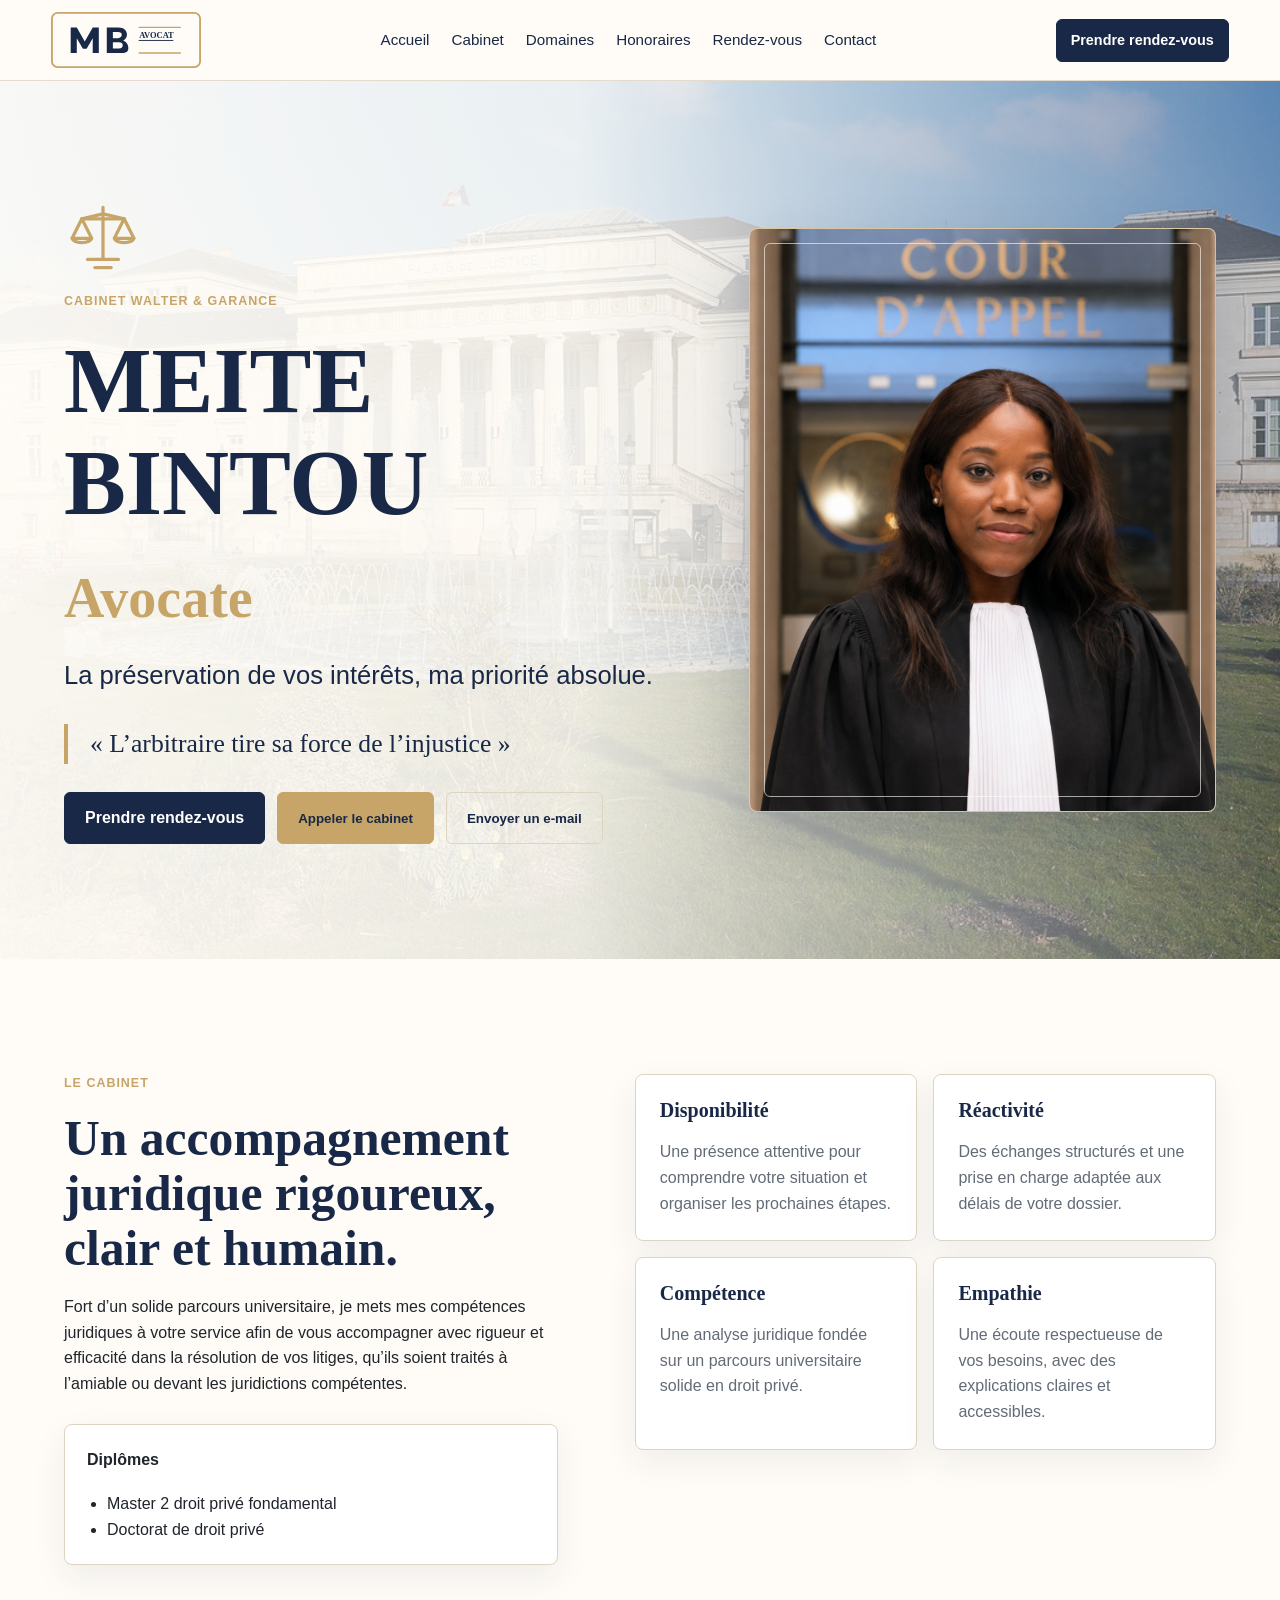
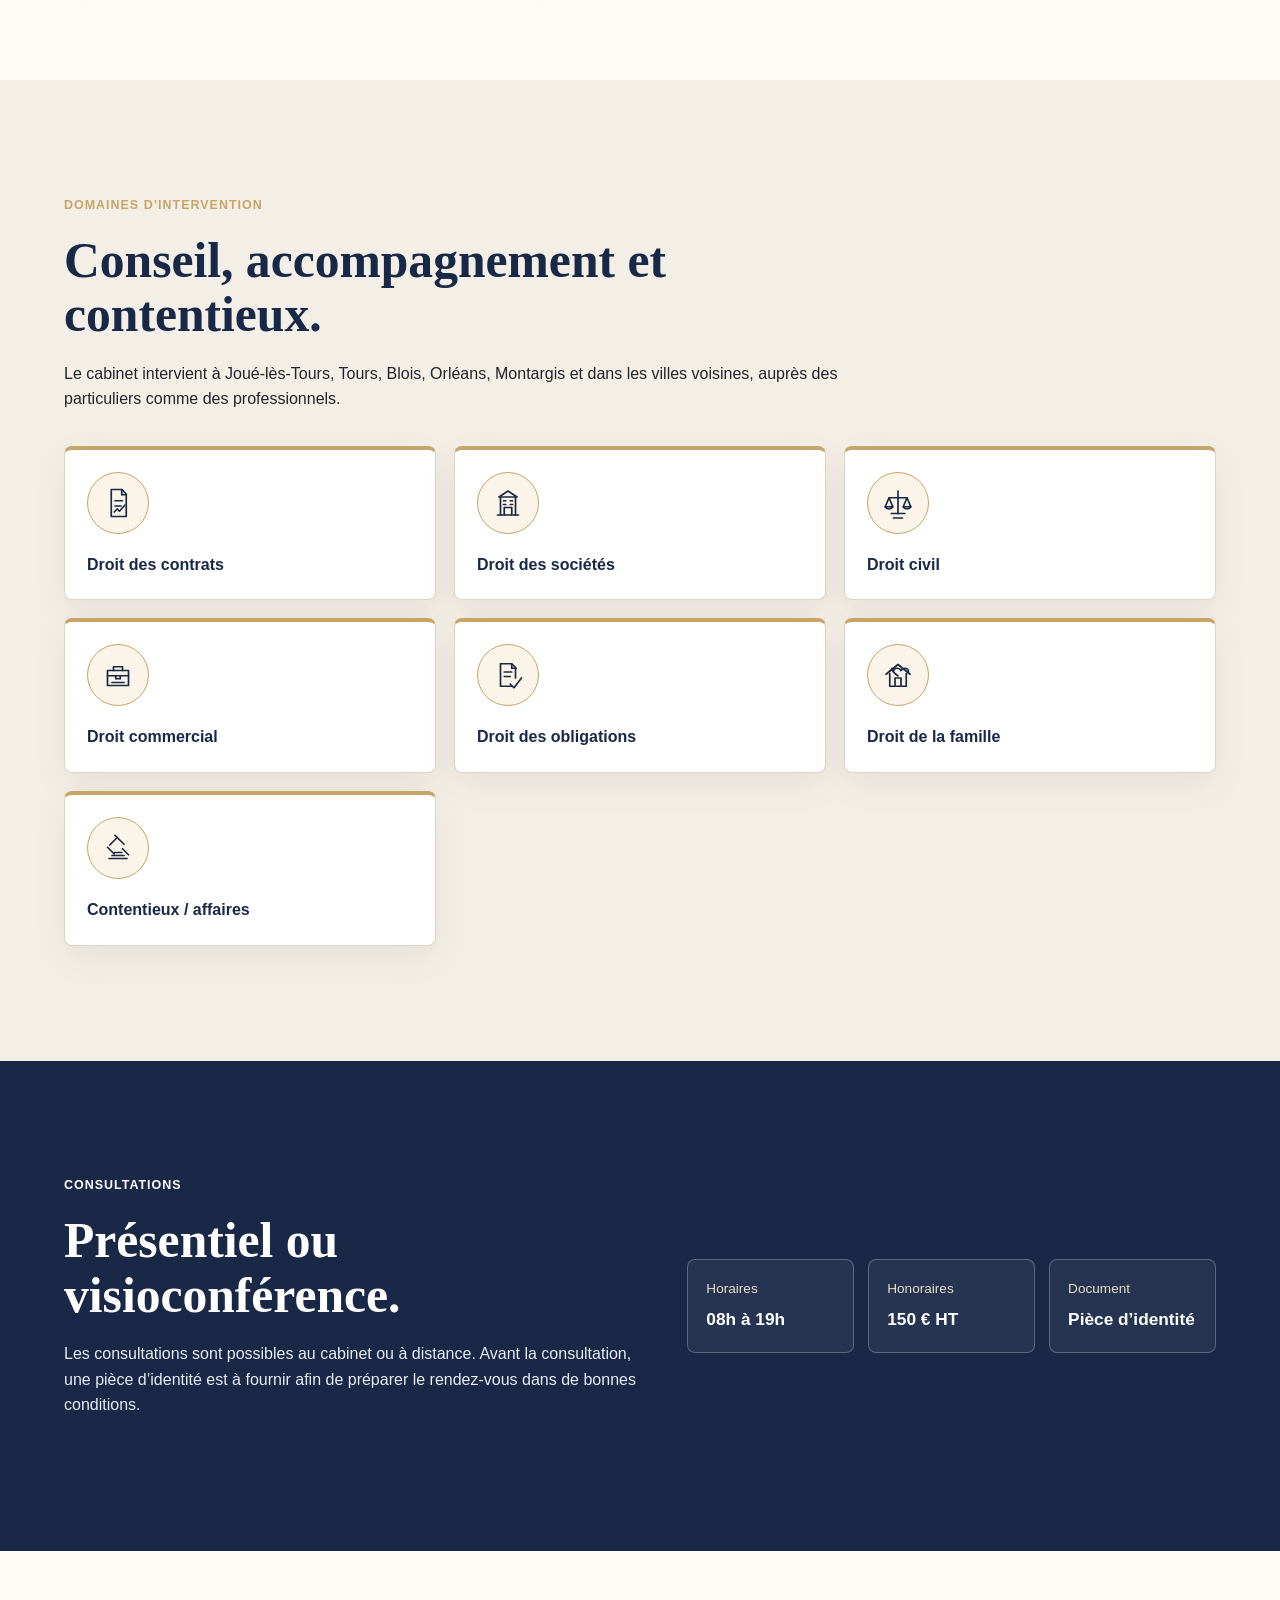
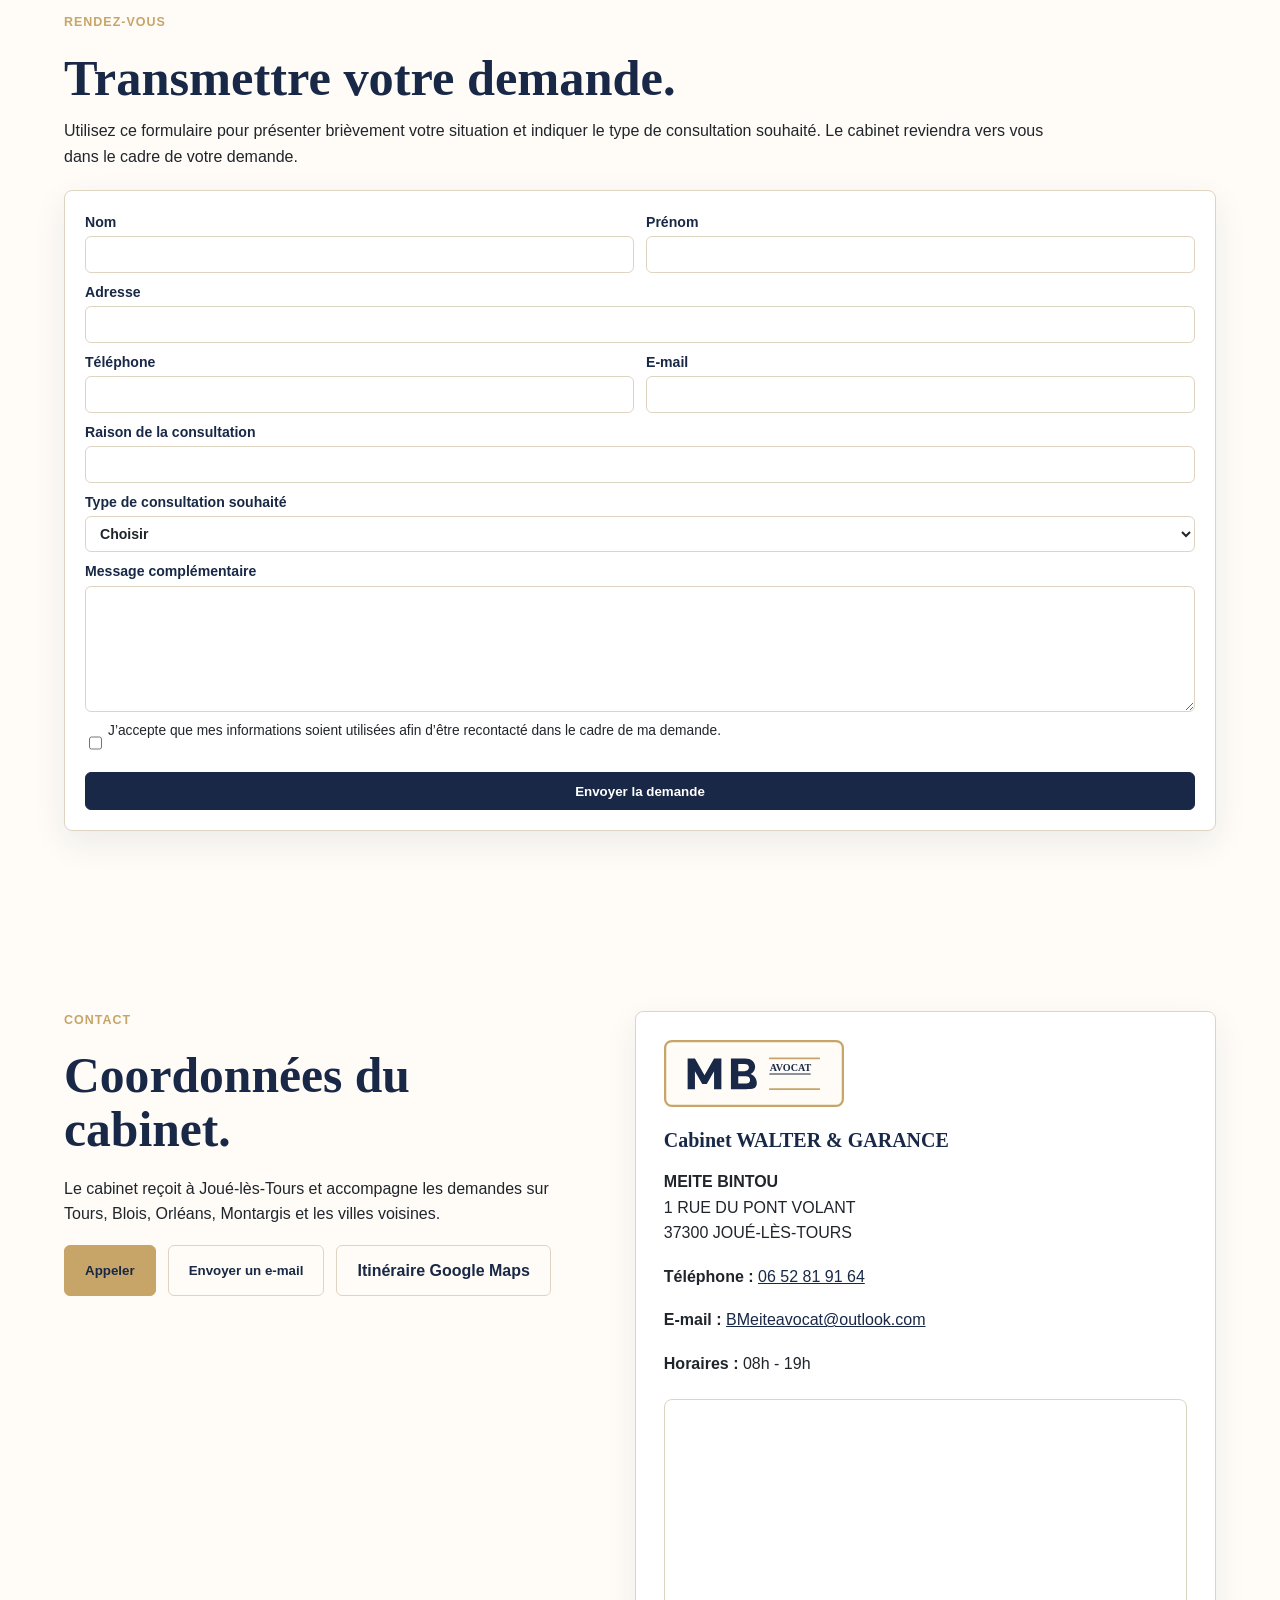
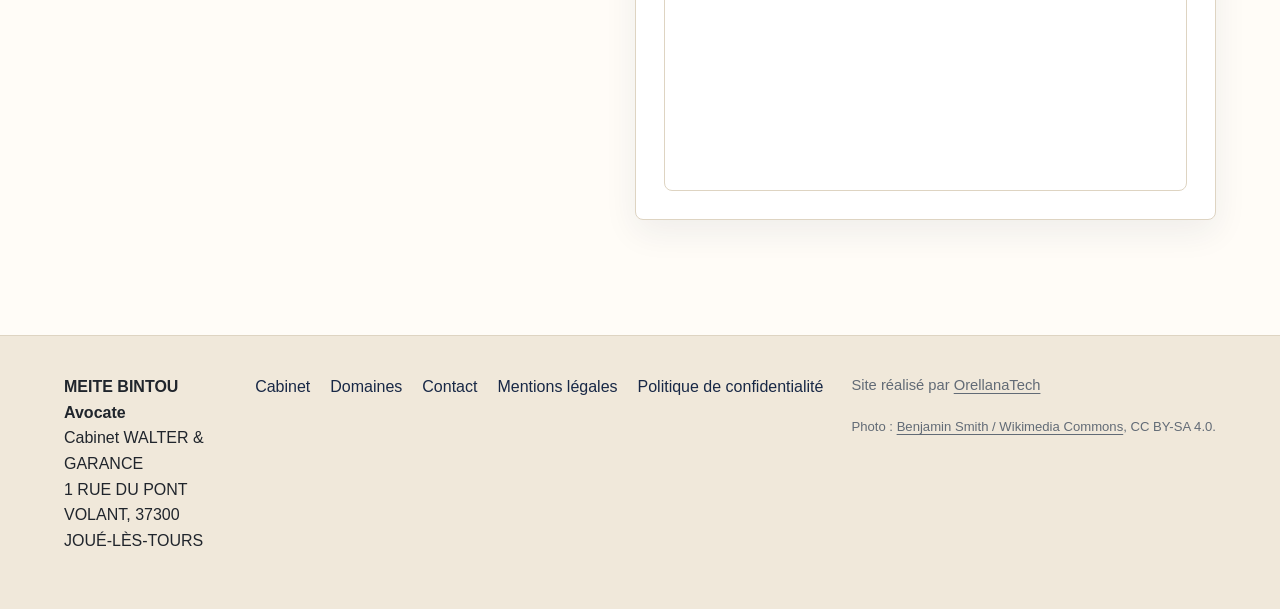
==== commit 691cd642: "Ajoute la photo professionnelle" ====
--- a/index.html
+++ b/index.html
@@ -72,8 +72,8 @@
         </div>
         <div class="portrait-panel" aria-label="Photo professionnelle">
           <picture>
-            <source srcset="assets/photo-professionnelle.jpg" type="image/jpeg">
-            <img src="assets/photo-professionnelle.jpg" alt="Portrait professionnel de MEITE BINTOU" onerror="this.closest('.portrait-panel').classList.add('is-placeholder'); this.remove();">
+            <source srcset="assets/photo-professionnelle.png" type="image/png">
+            <img src="assets/photo-professionnelle.png" alt="Portrait professionnel de MEITE BINTOU" onerror="this.closest('.portrait-panel').classList.add('is-placeholder'); this.remove();">
           </picture>
           <div class="portrait-placeholder">
             <span>MB</span>
@@ -226,7 +226,7 @@
           <p>Utilisez ce formulaire pour présenter brièvement votre situation et indiquer le type de consultation souhaité. Le cabinet reviendra vers vous dans le cadre de votre demande.</p>
         </div>
         <div class="form-panel">
-          <form name="contact" method="POST" action="https://formspree.io/f/xlgkawlj" class="contact-form">
+          <form name="contact" method="POST" action="https://formspree.io/f/mjgdjpwo" class="contact-form">
             <p class="hidden"><label>Ne pas remplir <input name="_gotcha"></label></p>
             <div class="form-row">
               <label>Nom<input name="nom" type="text" autocomplete="family-name" required></label>
--- a/style.css
+++ b/style.css
@@ -156,19 +156,31 @@
   gap: 12px;
 }
 .portrait-panel {
-  min-height: 520px;
-  border: 1px solid var(--line);
+  width: min(100%, 470px);
+  min-height: 560px;
+  justify-self: end;
+  border: 1px solid rgba(199, 165, 104, 0.58);
   border-radius: 8px;
   overflow: hidden;
-  background: linear-gradient(135deg, var(--cream), var(--white));
-  box-shadow: var(--shadow);
+  background: linear-gradient(135deg, #efe4d1, var(--white));
+  box-shadow: 0 24px 58px rgba(24, 40, 70, 0.2);
   position: relative;
+}
+.portrait-panel::before {
+  content: "";
+  position: absolute;
+  inset: 14px;
+  z-index: 1;
+  border: 1px solid rgba(255, 252, 247, 0.62);
+  border-radius: 6px;
+  pointer-events: none;
 }
 .portrait-panel img {
   width: 100%;
   height: 100%;
   min-height: 520px;
   object-fit: cover;
+  object-position: center top;
 }
 .portrait-placeholder {
   display: none;
@@ -568,6 +580,7 @@
   .hero, .split, .contact-layout, .info-band {
     grid-template-columns: 1fr;
   }
+  .portrait-panel { justify-self: start; }
   .practice-grid { grid-template-columns: repeat(2, minmax(0, 1fr)); }
   .contact-card { position: static; }
 }
@@ -577,7 +590,11 @@
   .brand img { width: 132px; }
   .hero { min-height: auto; }
   .hero-actions .btn, .contact-actions .btn { width: 100%; }
-  .portrait-panel, .portrait-panel img { min-height: 360px; }
+  .portrait-panel {
+    width: 100%;
+    min-height: 430px;
+  }
+  .portrait-panel img { min-height: 430px; }
   .values-grid, .practice-grid, .facts, .form-row, .site-footer, .business-card {
     grid-template-columns: 1fr;
   }
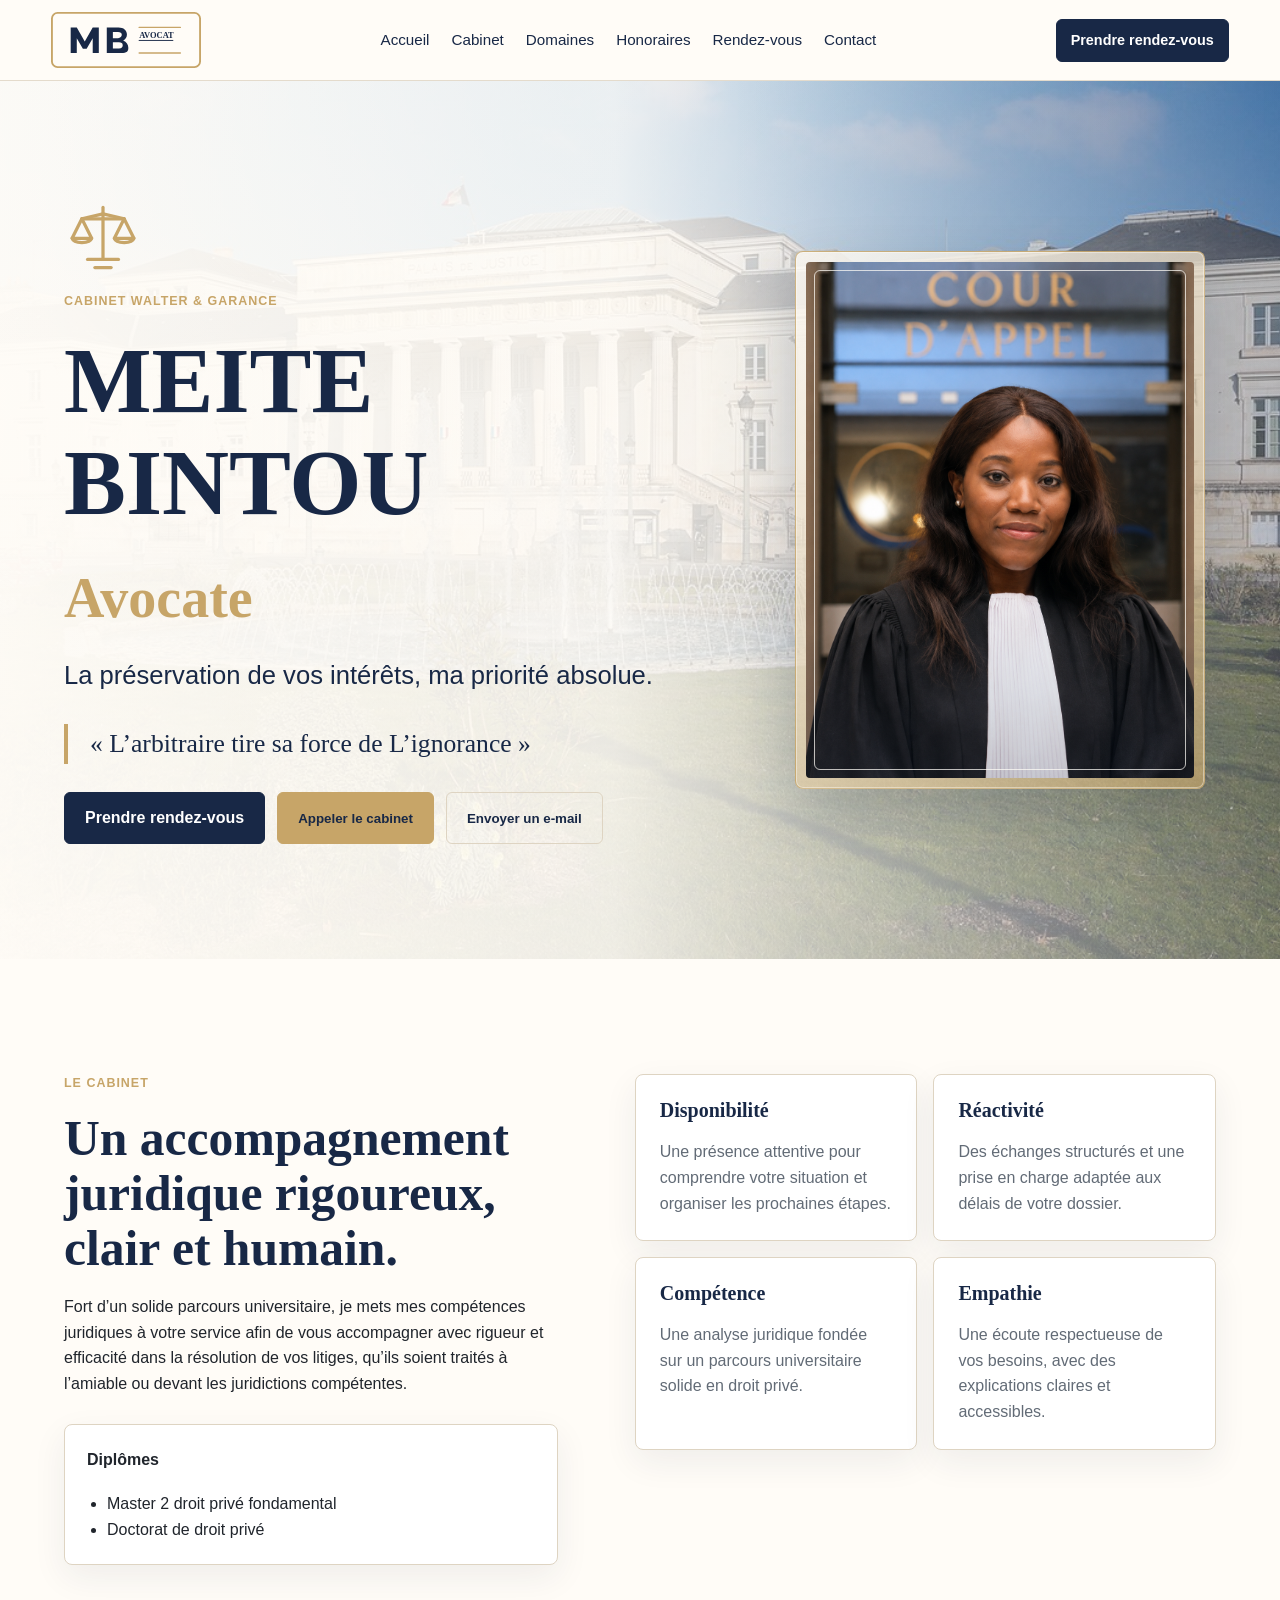
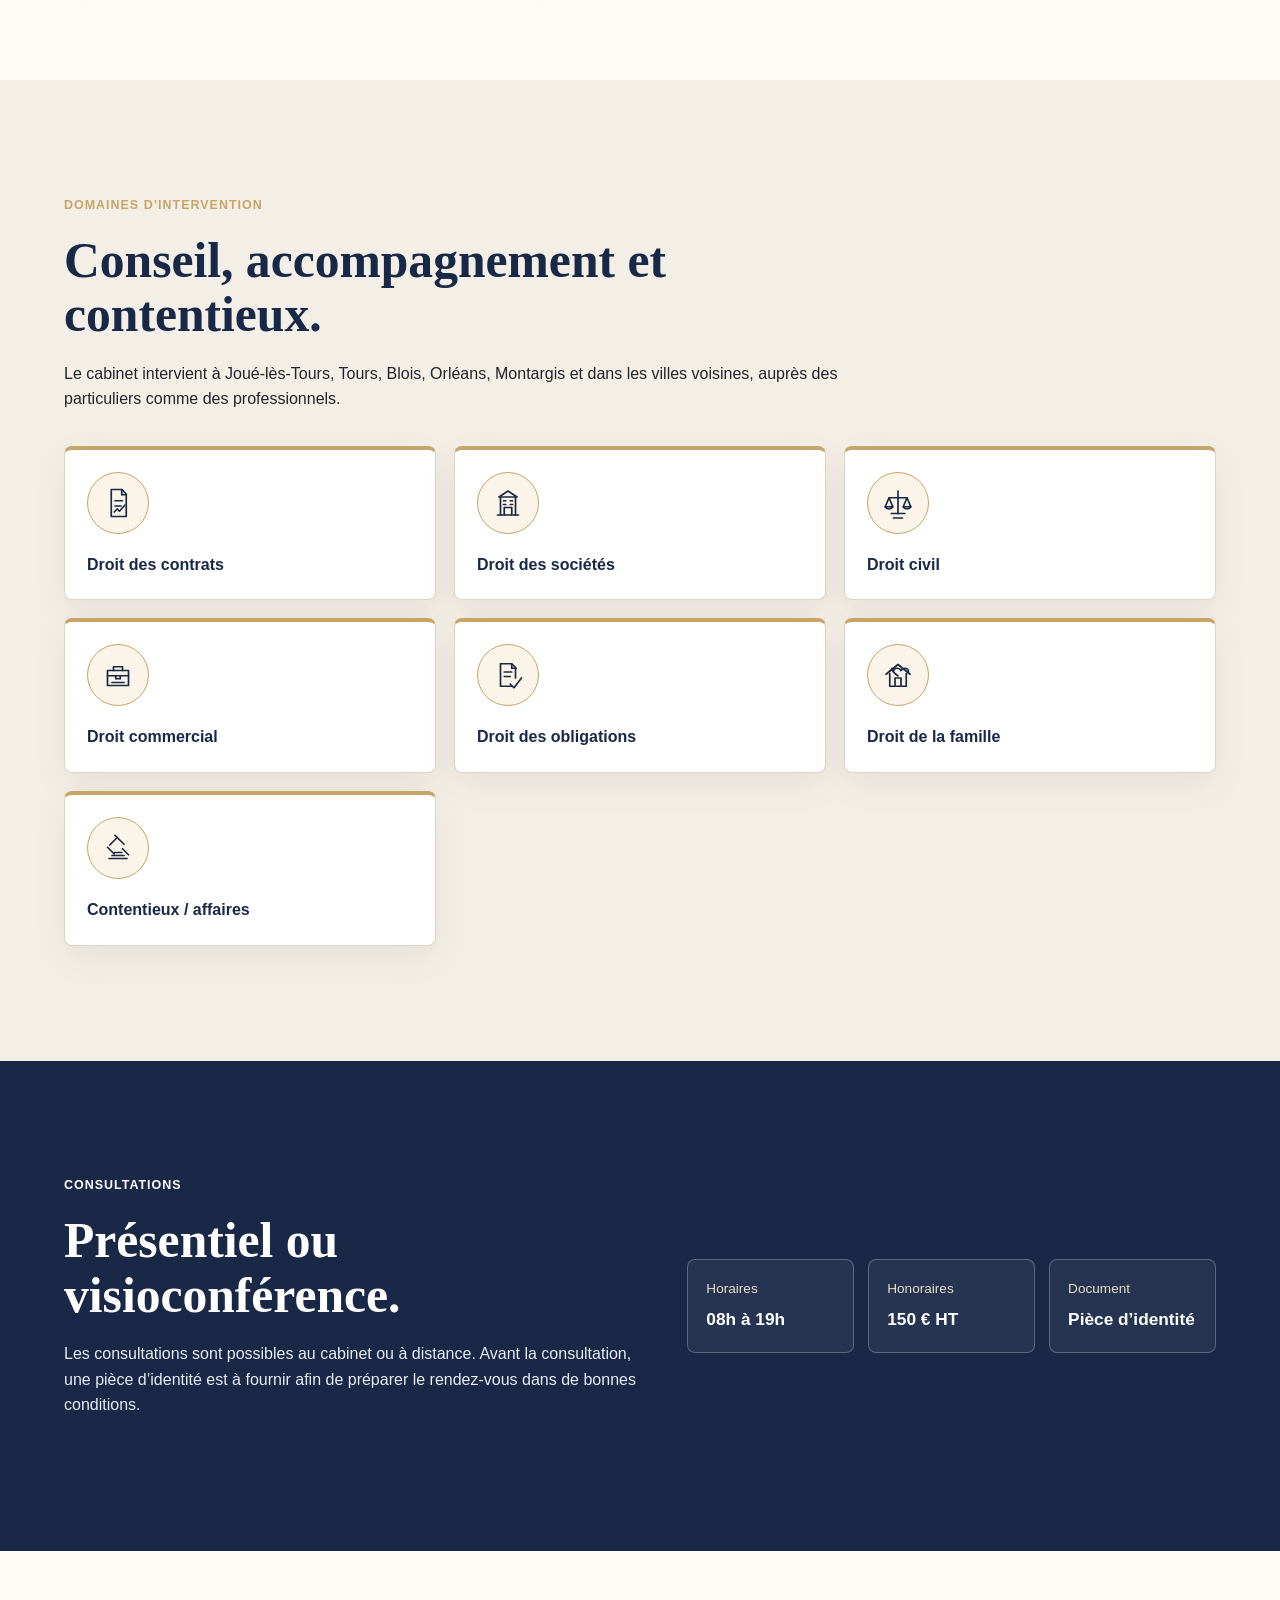
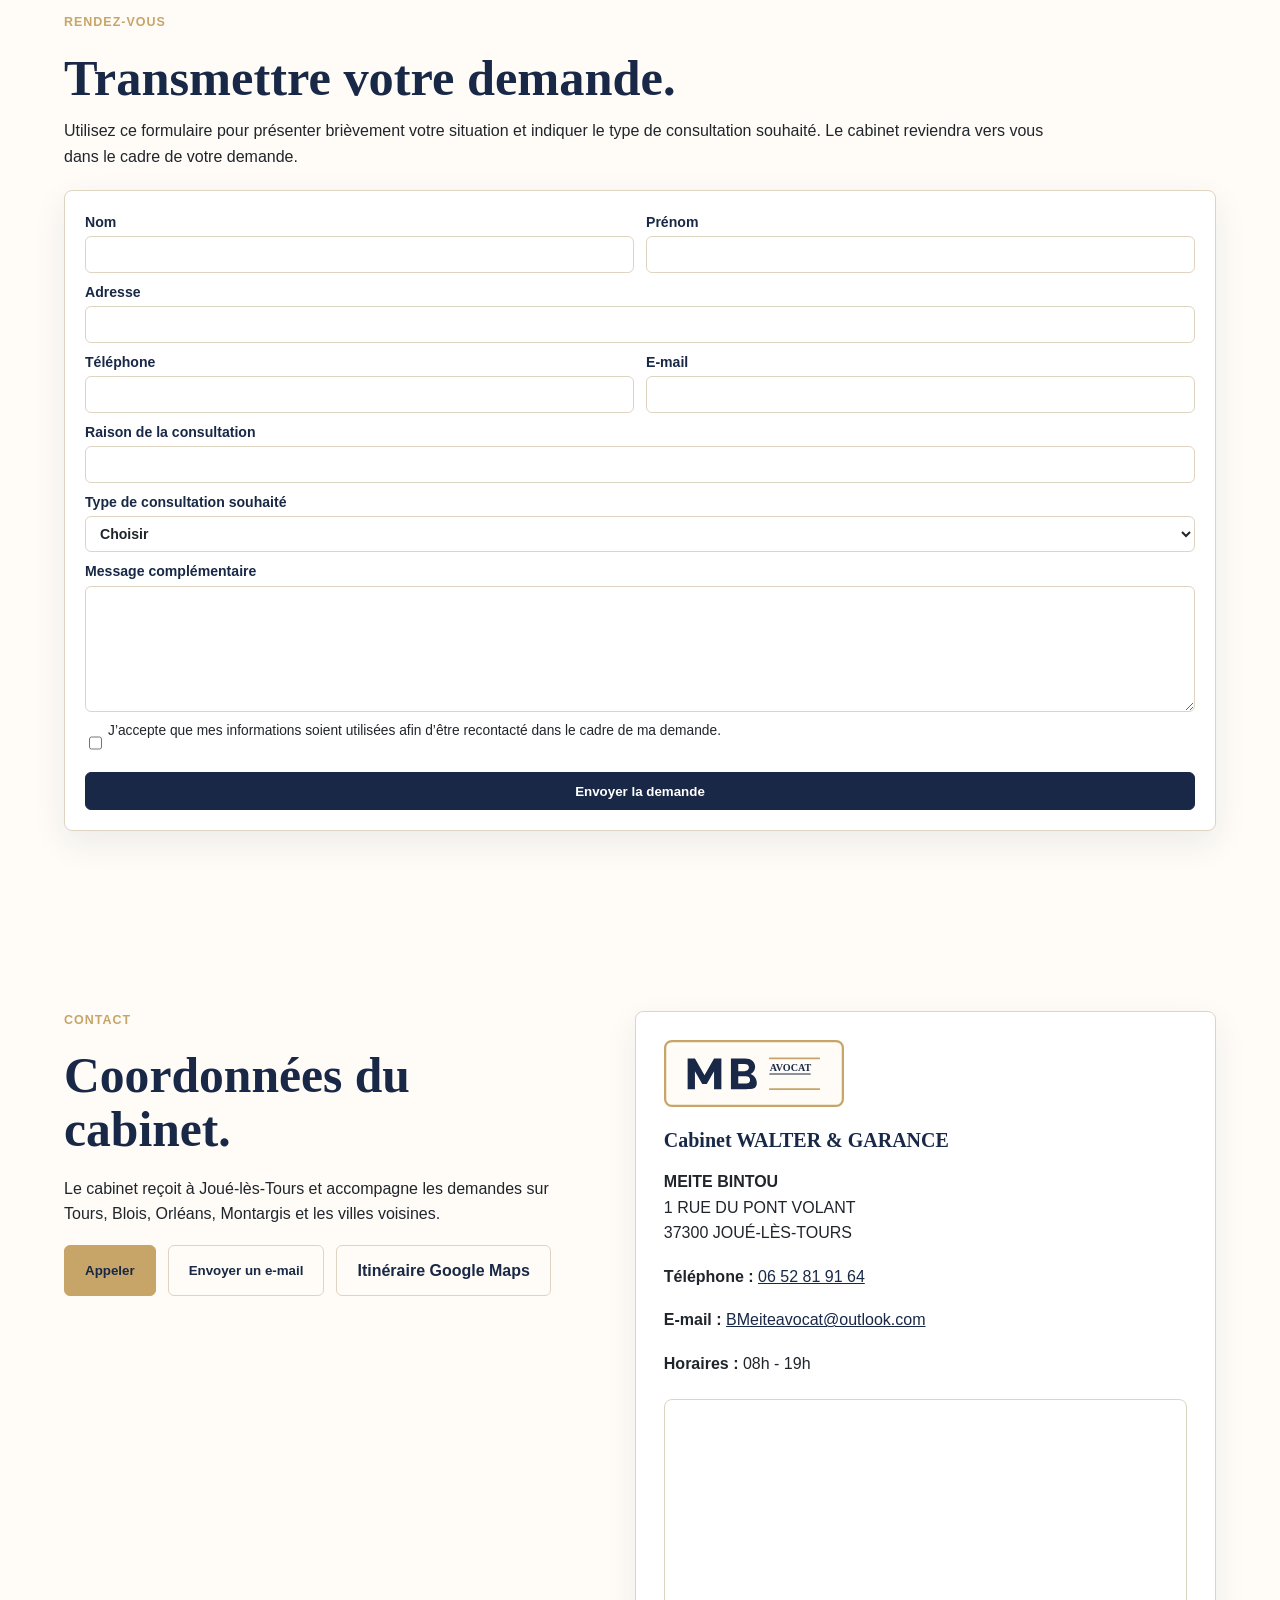
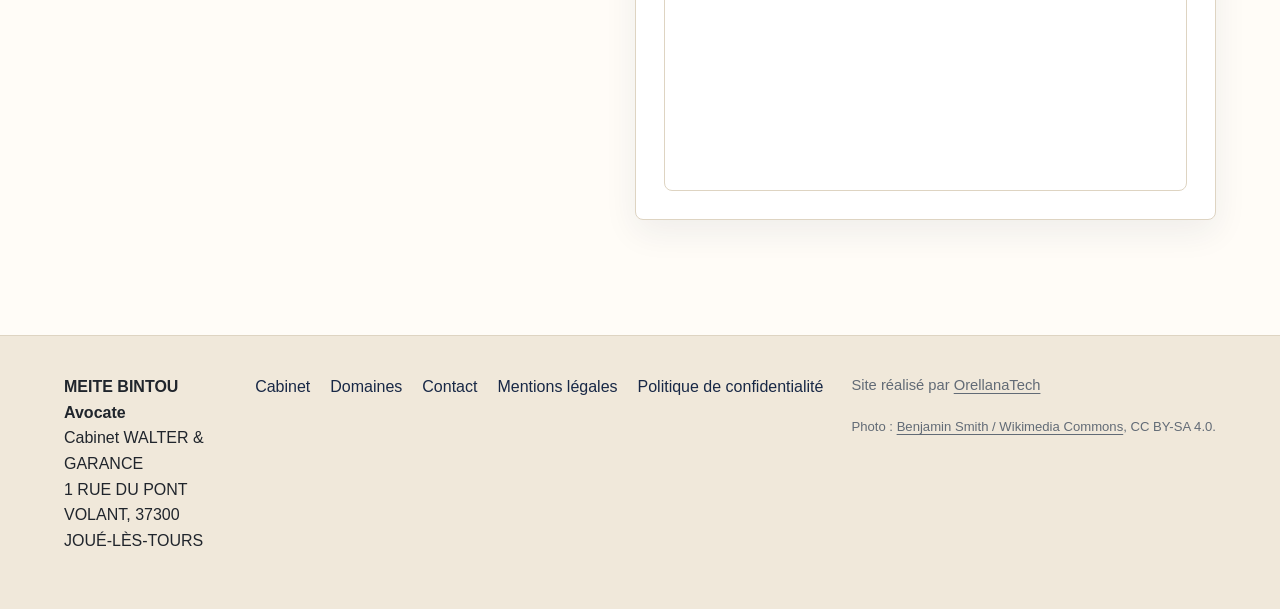
==== commit 8dc00658: "Ameliore le hero et la citation" ====
--- a/index.html
+++ b/index.html
@@ -63,7 +63,7 @@
           <p class="eyebrow">Cabinet WALTER & GARANCE</p>
           <h1>MEITE BINTOU<br><span>Avocate</span></h1>
           <p class="lead">La préservation de vos intérêts, ma priorité absolue.</p>
-          <blockquote>« L’arbitraire tire sa force de l’injustice »</blockquote>
+          <blockquote>« L’arbitraire tire sa force de L’ignorance »</blockquote>
           <div class="hero-actions">
             <a class="btn" href="#rendez-vous">Prendre rendez-vous</a>
             <button class="btn btn-secondary js-copy" type="button" data-copy="06 52 81 91 64" data-copy-label="Numéro copié">Appeler le cabinet</button>
--- a/style.css
+++ b/style.css
@@ -110,13 +110,13 @@
 .hero {
   min-height: calc(100vh - 76px);
   display: grid;
-  grid-template-columns: minmax(0, 1.04fr) minmax(320px, 0.8fr);
-  gap: clamp(34px, 6vw, 80px);
+  grid-template-columns: minmax(0, 1.05fr) minmax(300px, 0.72fr);
+  gap: clamp(34px, 7vw, 100px);
   align-items: center;
   position: relative;
   isolation: isolate;
   background:
-    linear-gradient(90deg, rgba(255, 252, 247, 0.95) 0%, rgba(255, 252, 247, 0.86) 45%, rgba(24, 40, 70, 0.28) 100%),
+    linear-gradient(90deg, rgba(255, 252, 247, 0.98) 0%, rgba(255, 252, 247, 0.88) 48%, rgba(24, 40, 70, 0.18) 100%),
     url("assets/palais-justice-tours.jpg") center / cover no-repeat;
 }
 .hero::after {
@@ -124,7 +124,12 @@
   position: absolute;
   inset: 0;
   z-index: -1;
-  background: rgba(255, 252, 247, 0.2);
+  background:
+    linear-gradient(180deg, rgba(255, 252, 247, 0.1), rgba(255, 252, 247, 0.32)),
+    linear-gradient(90deg, transparent 0%, transparent 57%, rgba(24, 40, 70, 0.16) 100%);
+}
+.hero-copy {
+  max-width: 820px;
 }
 .justice-logo {
   width: 78px;
@@ -156,31 +161,49 @@
   gap: 12px;
 }
 .portrait-panel {
-  width: min(100%, 470px);
-  min-height: 560px;
-  justify-self: end;
-  border: 1px solid rgba(199, 165, 104, 0.58);
+  width: min(100%, 410px);
+  aspect-ratio: 4 / 5.25;
+  min-height: 0;
+  justify-self: center;
+  padding: 10px;
+  border: 1px solid rgba(199, 165, 104, 0.72);
   border-radius: 8px;
   overflow: hidden;
-  background: linear-gradient(135deg, #efe4d1, var(--white));
-  box-shadow: 0 24px 58px rgba(24, 40, 70, 0.2);
+  background: linear-gradient(145deg, rgba(255, 252, 247, 0.82), rgba(199, 165, 104, 0.64));
+  box-shadow:
+    0 24px 58px rgba(24, 40, 70, 0.22),
+    0 0 0 1px rgba(255, 252, 247, 0.42) inset;
   position: relative;
 }
 .portrait-panel::before {
   content: "";
   position: absolute;
-  inset: 14px;
+  inset: 18px;
   z-index: 1;
-  border: 1px solid rgba(255, 252, 247, 0.62);
+  border: 1px solid rgba(255, 252, 247, 0.72);
   border-radius: 6px;
   pointer-events: none;
+}
+.portrait-panel::after {
+  content: "";
+  position: absolute;
+  inset: 10px;
+  border-radius: 5px;
+  background: linear-gradient(180deg, transparent 58%, rgba(24, 40, 70, 0.2));
+  pointer-events: none;
+}
+.portrait-panel picture {
+  display: block;
+  width: 100%;
+  height: 100%;
 }
 .portrait-panel img {
   width: 100%;
   height: 100%;
-  min-height: 520px;
+  min-height: 0;
+  border-radius: 4px;
   object-fit: cover;
-  object-position: center top;
+  object-position: center 34%;
 }
 .portrait-placeholder {
   display: none;
@@ -580,7 +603,10 @@
   .hero, .split, .contact-layout, .info-band {
     grid-template-columns: 1fr;
   }
-  .portrait-panel { justify-self: start; }
+  .portrait-panel {
+    justify-self: center;
+    width: min(100%, 390px);
+  }
   .practice-grid { grid-template-columns: repeat(2, minmax(0, 1fr)); }
   .contact-card { position: static; }
 }
@@ -592,9 +618,10 @@
   .hero-actions .btn, .contact-actions .btn { width: 100%; }
   .portrait-panel {
     width: 100%;
-    min-height: 430px;
-  }
-  .portrait-panel img { min-height: 430px; }
+    max-width: 420px;
+    min-height: 0;
+  }
+  .portrait-panel img { min-height: 0; }
   .values-grid, .practice-grid, .facts, .form-row, .site-footer, .business-card {
     grid-template-columns: 1fr;
   }
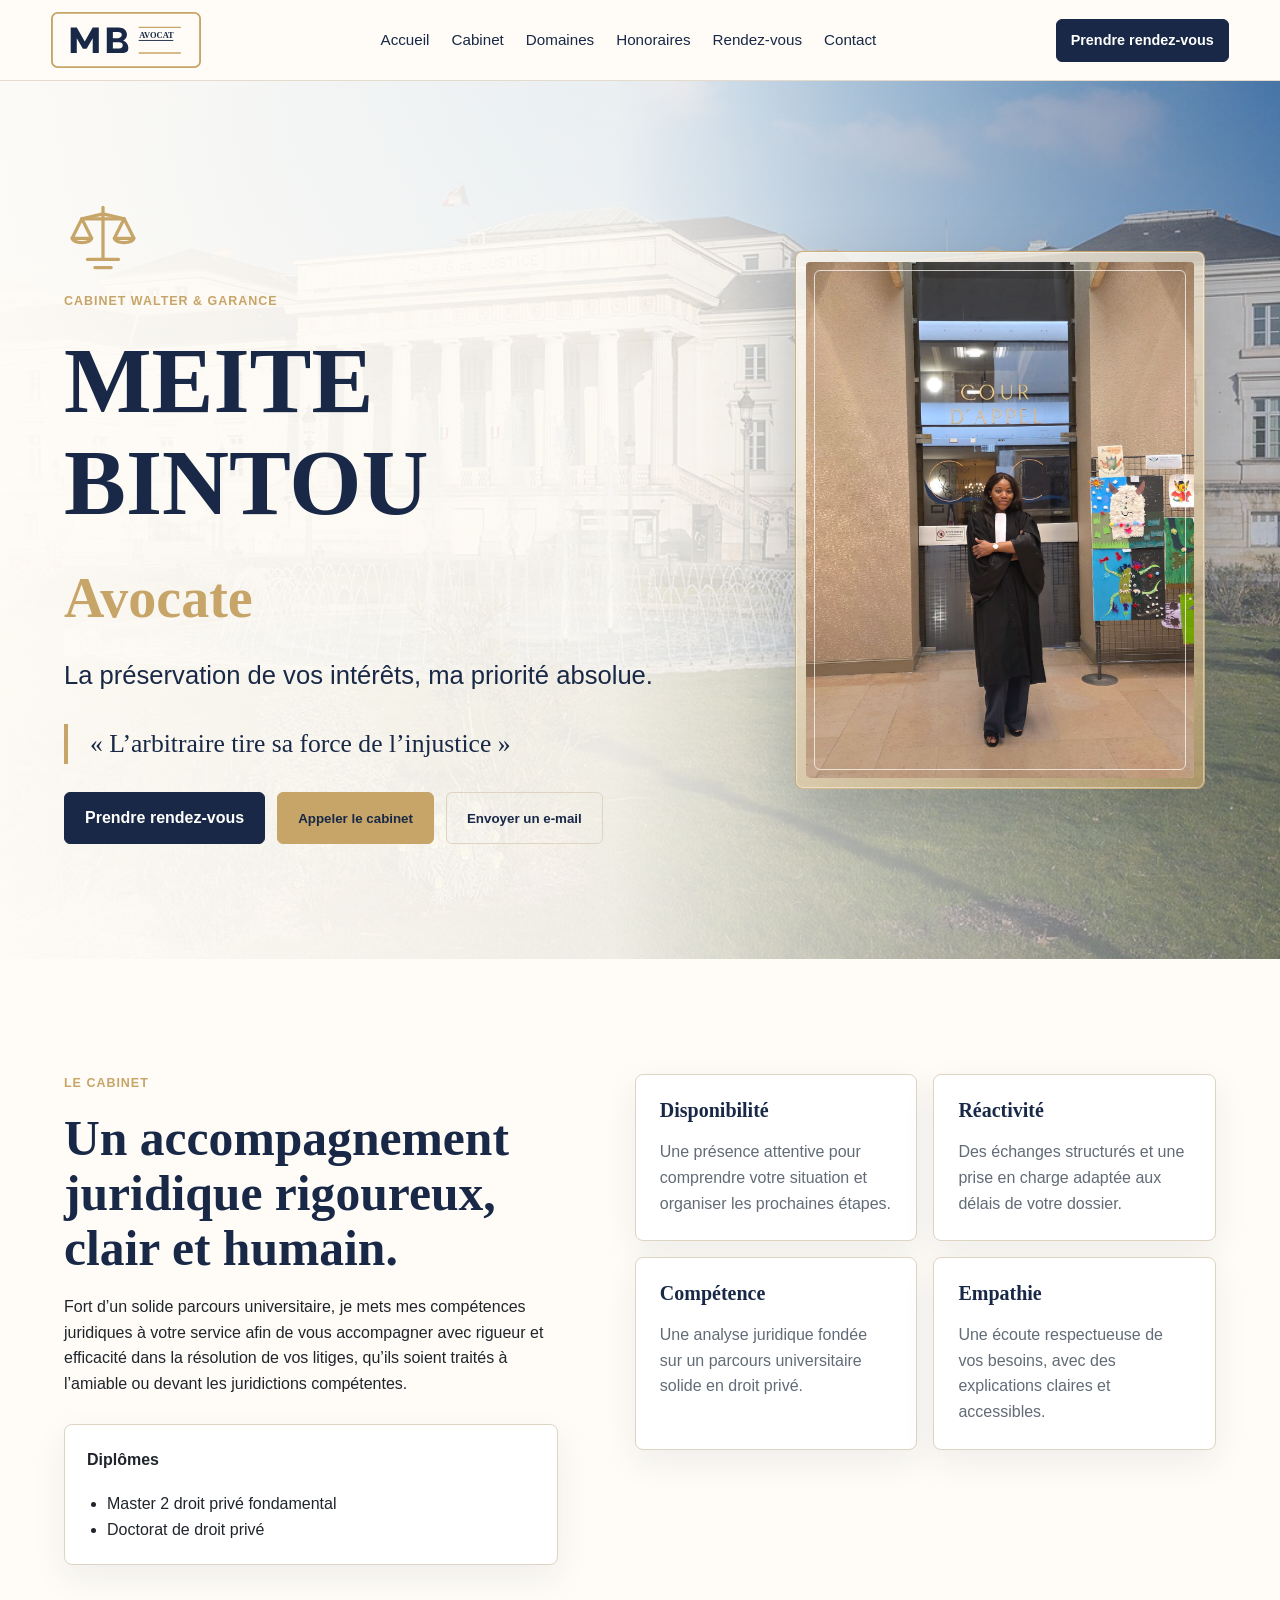
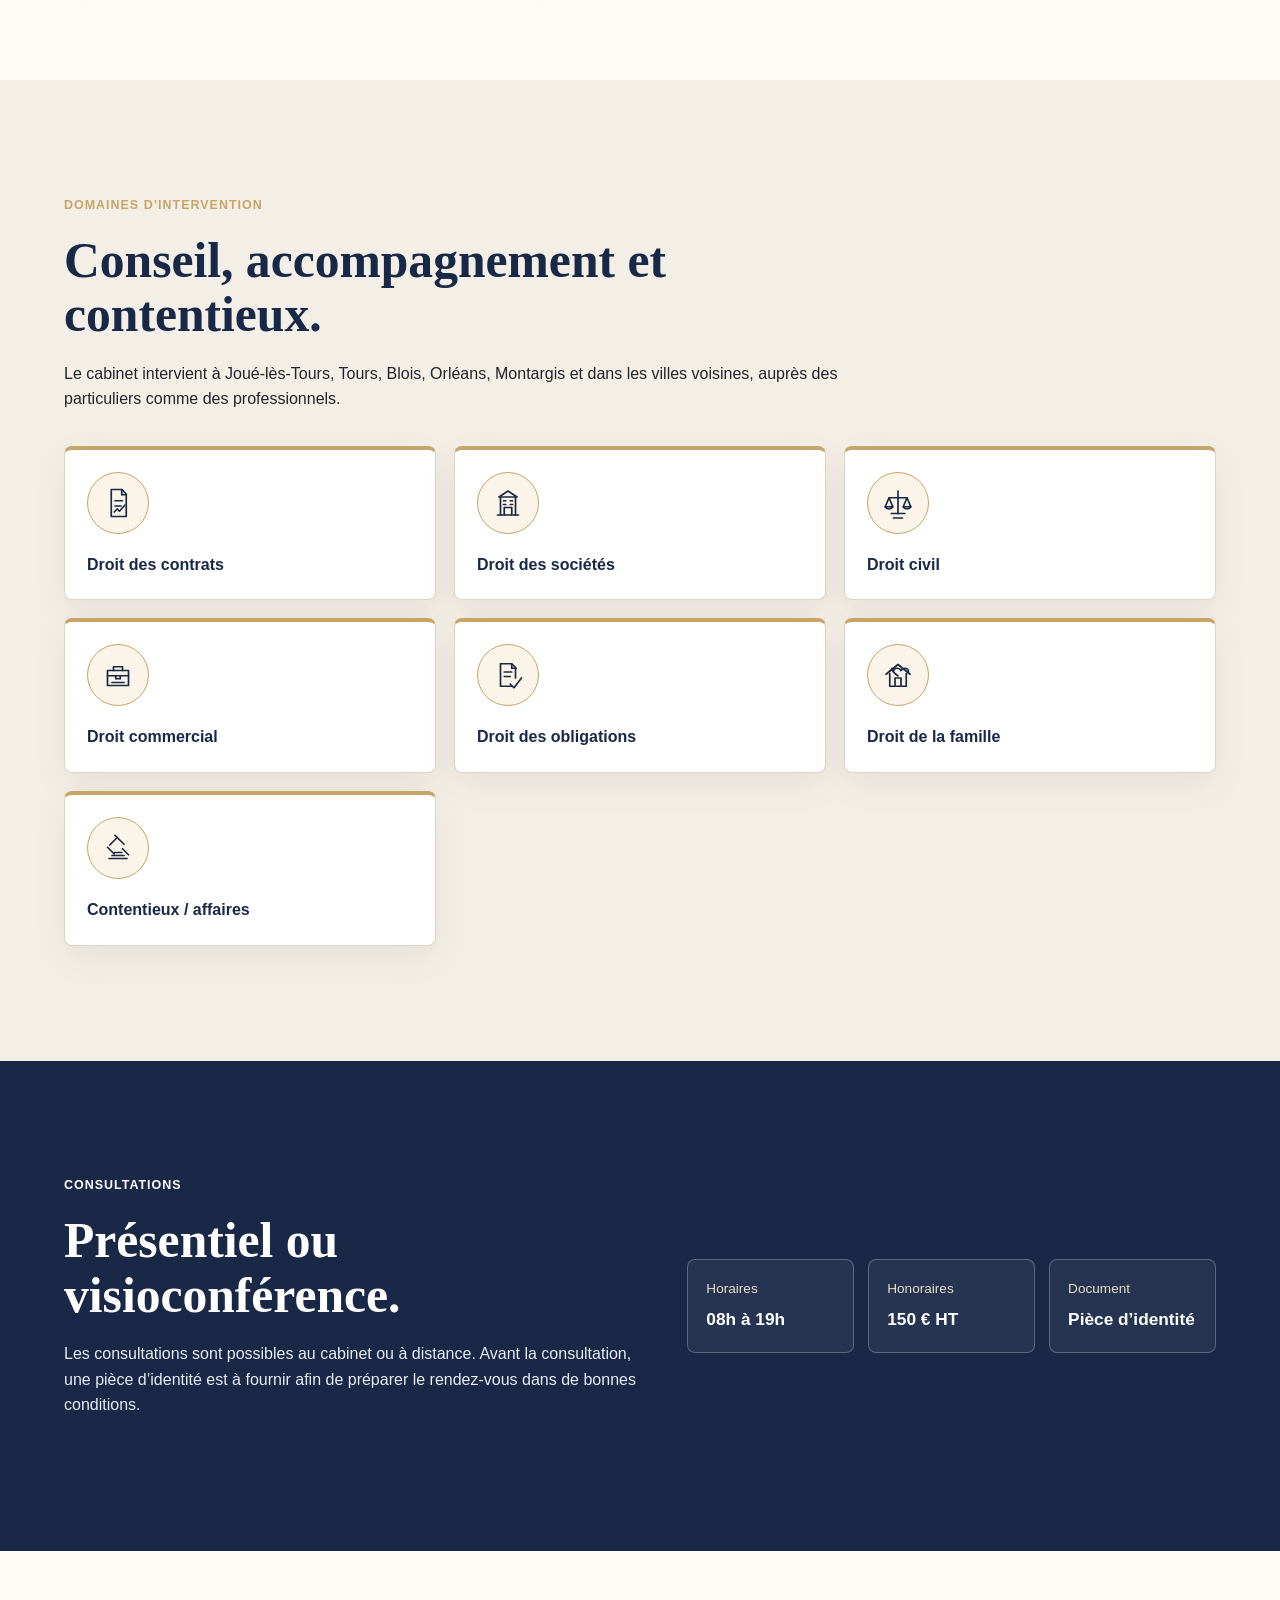
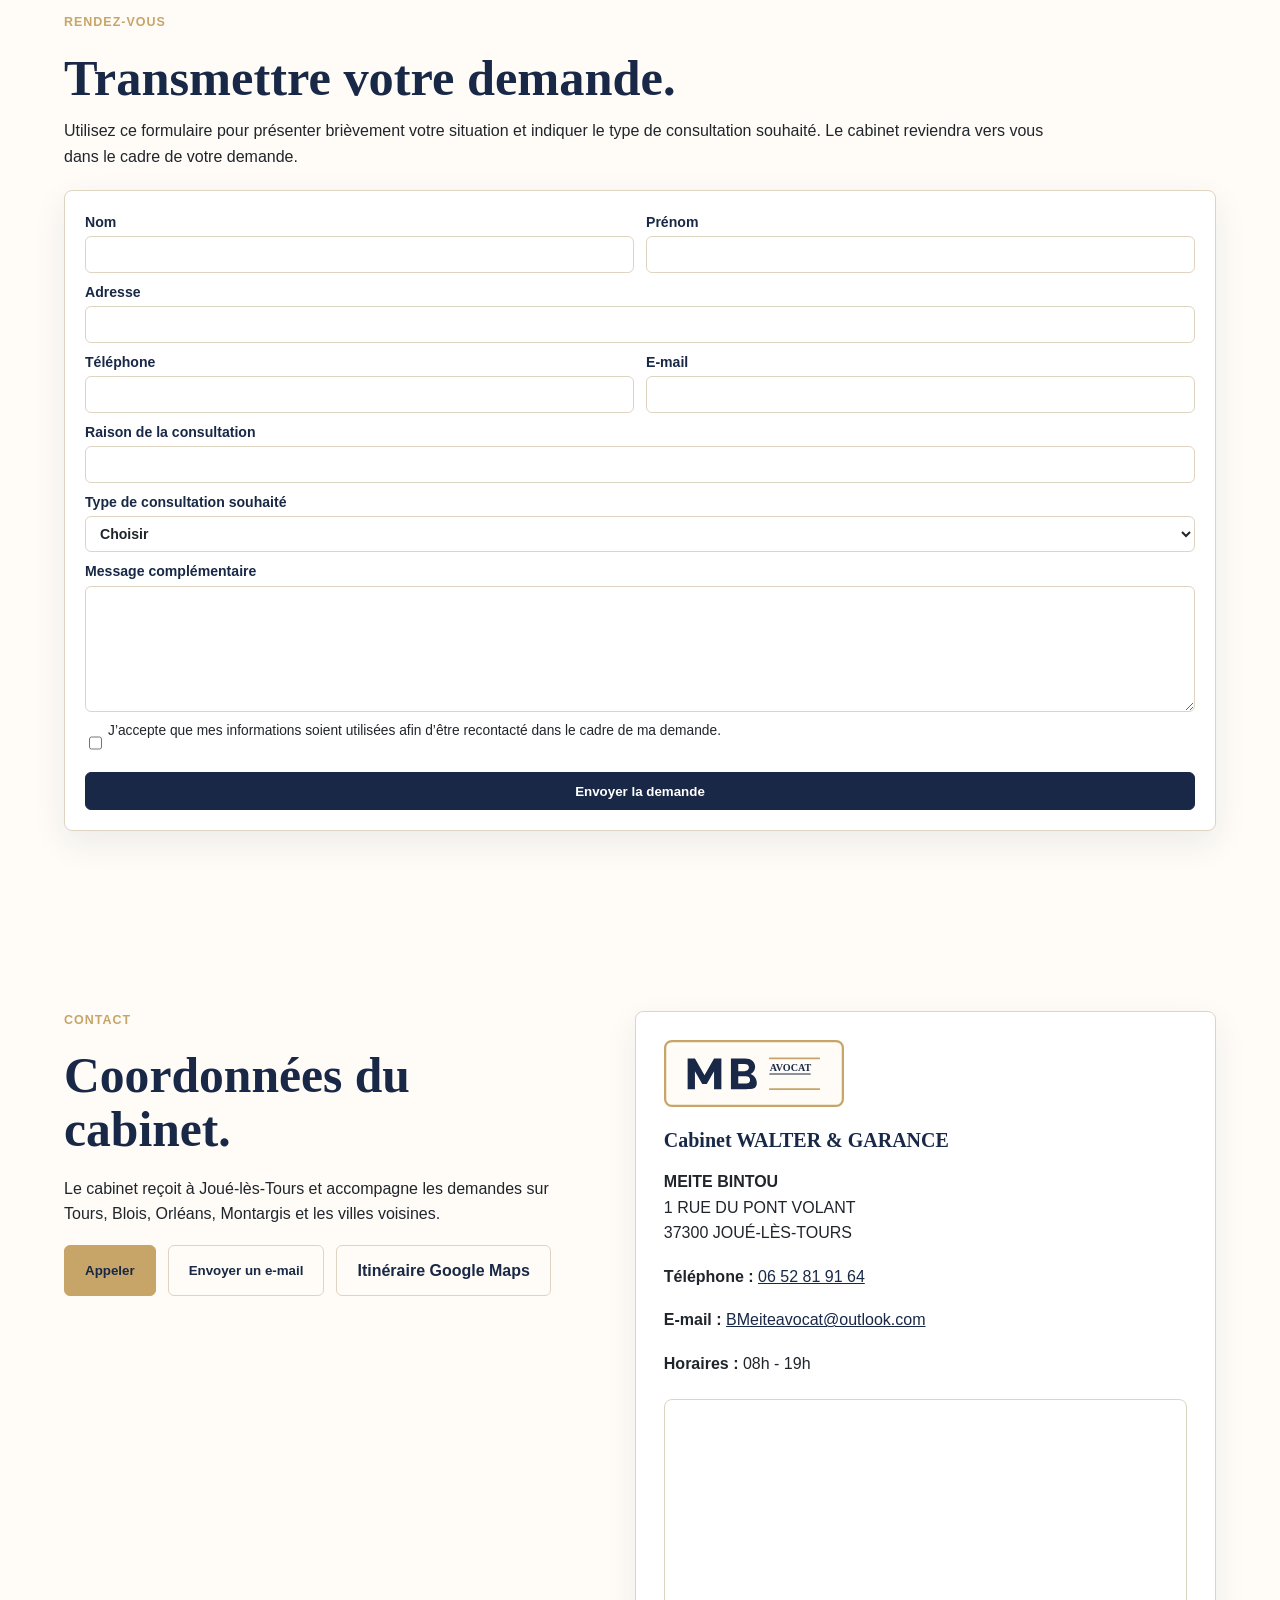
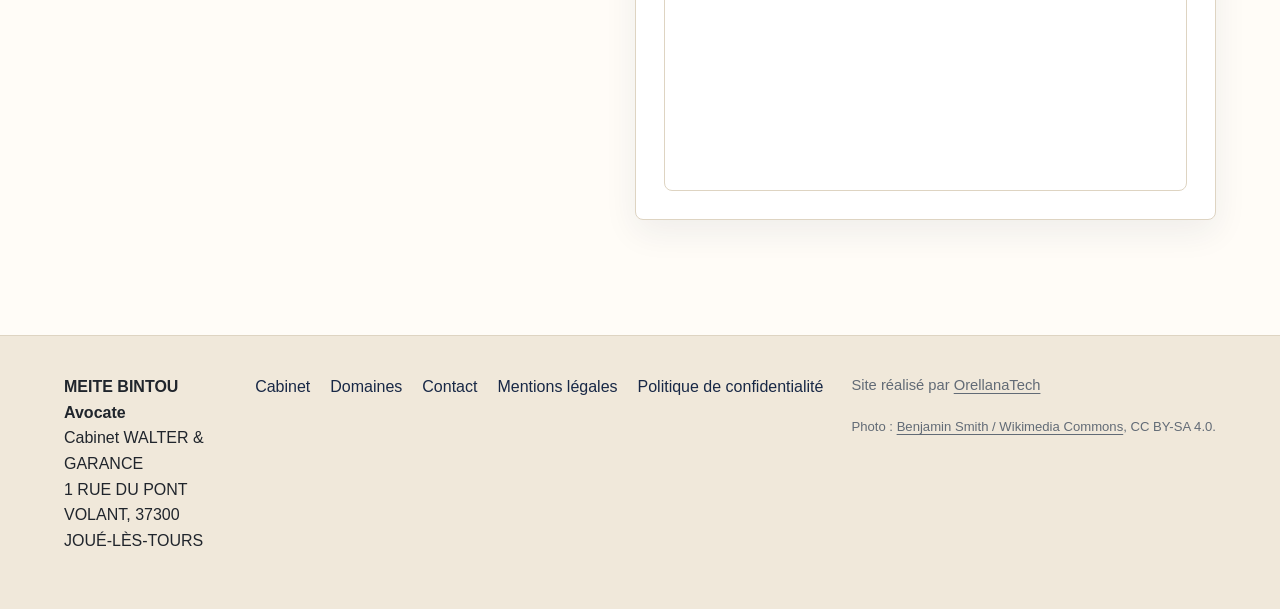
==== commit 6e3af4f4: "Ajoute la photo professionnelle" ====
--- a/index.html
+++ b/index.html
@@ -9,16 +9,17 @@
     <meta property="og:title" content="MEITE BINTOU Avocate | WALTER & GARANCE">
     <meta property="og:description" content="La préservation de vos intérêts, ma priorité absolue. Consultations en présentiel et en visioconférence.">
     <meta property="og:type" content="website">
-    <meta property="og:image" content="assets/logo.svg">
+    <meta property="og:image" content="assets/photo-professionnelle.jpeg">
     <meta name="theme-color" content="#182846">
     <link rel="icon" href="assets/logo.svg" type="image/svg+xml">
     <link rel="stylesheet" href="style.css">
     <script type="application/ld+json">
+      
       {
         "@context": "https://schema.org",
         "@type": "LegalService",
         "name": "MEITE BINTOU Avocate - Cabinet WALTER & GARANCE",
-        "image": "assets/logo.svg",
+        "image": "assets/photo-professionnelle.jpeg",
         "address": {
           "@type": "PostalAddress",
           "streetAddress": "1 RUE DU PONT VOLANT",
@@ -63,7 +64,7 @@
           <p class="eyebrow">Cabinet WALTER & GARANCE</p>
           <h1>MEITE BINTOU<br><span>Avocate</span></h1>
           <p class="lead">La préservation de vos intérêts, ma priorité absolue.</p>
-          <blockquote>« L’arbitraire tire sa force de L’ignorance »</blockquote>
+          <blockquote>« L’arbitraire tire sa force de l’injustice »</blockquote>
           <div class="hero-actions">
             <a class="btn" href="#rendez-vous">Prendre rendez-vous</a>
             <button class="btn btn-secondary js-copy" type="button" data-copy="06 52 81 91 64" data-copy-label="Numéro copié">Appeler le cabinet</button>
@@ -72,8 +73,8 @@
         </div>
         <div class="portrait-panel" aria-label="Photo professionnelle">
           <picture>
-            <source srcset="assets/photo-professionnelle.png" type="image/png">
-            <img src="assets/photo-professionnelle.png" alt="Portrait professionnel de MEITE BINTOU" onerror="this.closest('.portrait-panel').classList.add('is-placeholder'); this.remove();">
+            <source srcset="assets/photo-professionnelle.jpeg" type="image/jpeg">
+            <img src="assets/photo-professionnelle.jpeg" alt="Portrait professionnel de MEITE BINTOU" onerror="this.closest('.portrait-panel').classList.add('is-placeholder'); this.remove();">
           </picture>
           <div class="portrait-placeholder">
             <span>MB</span>
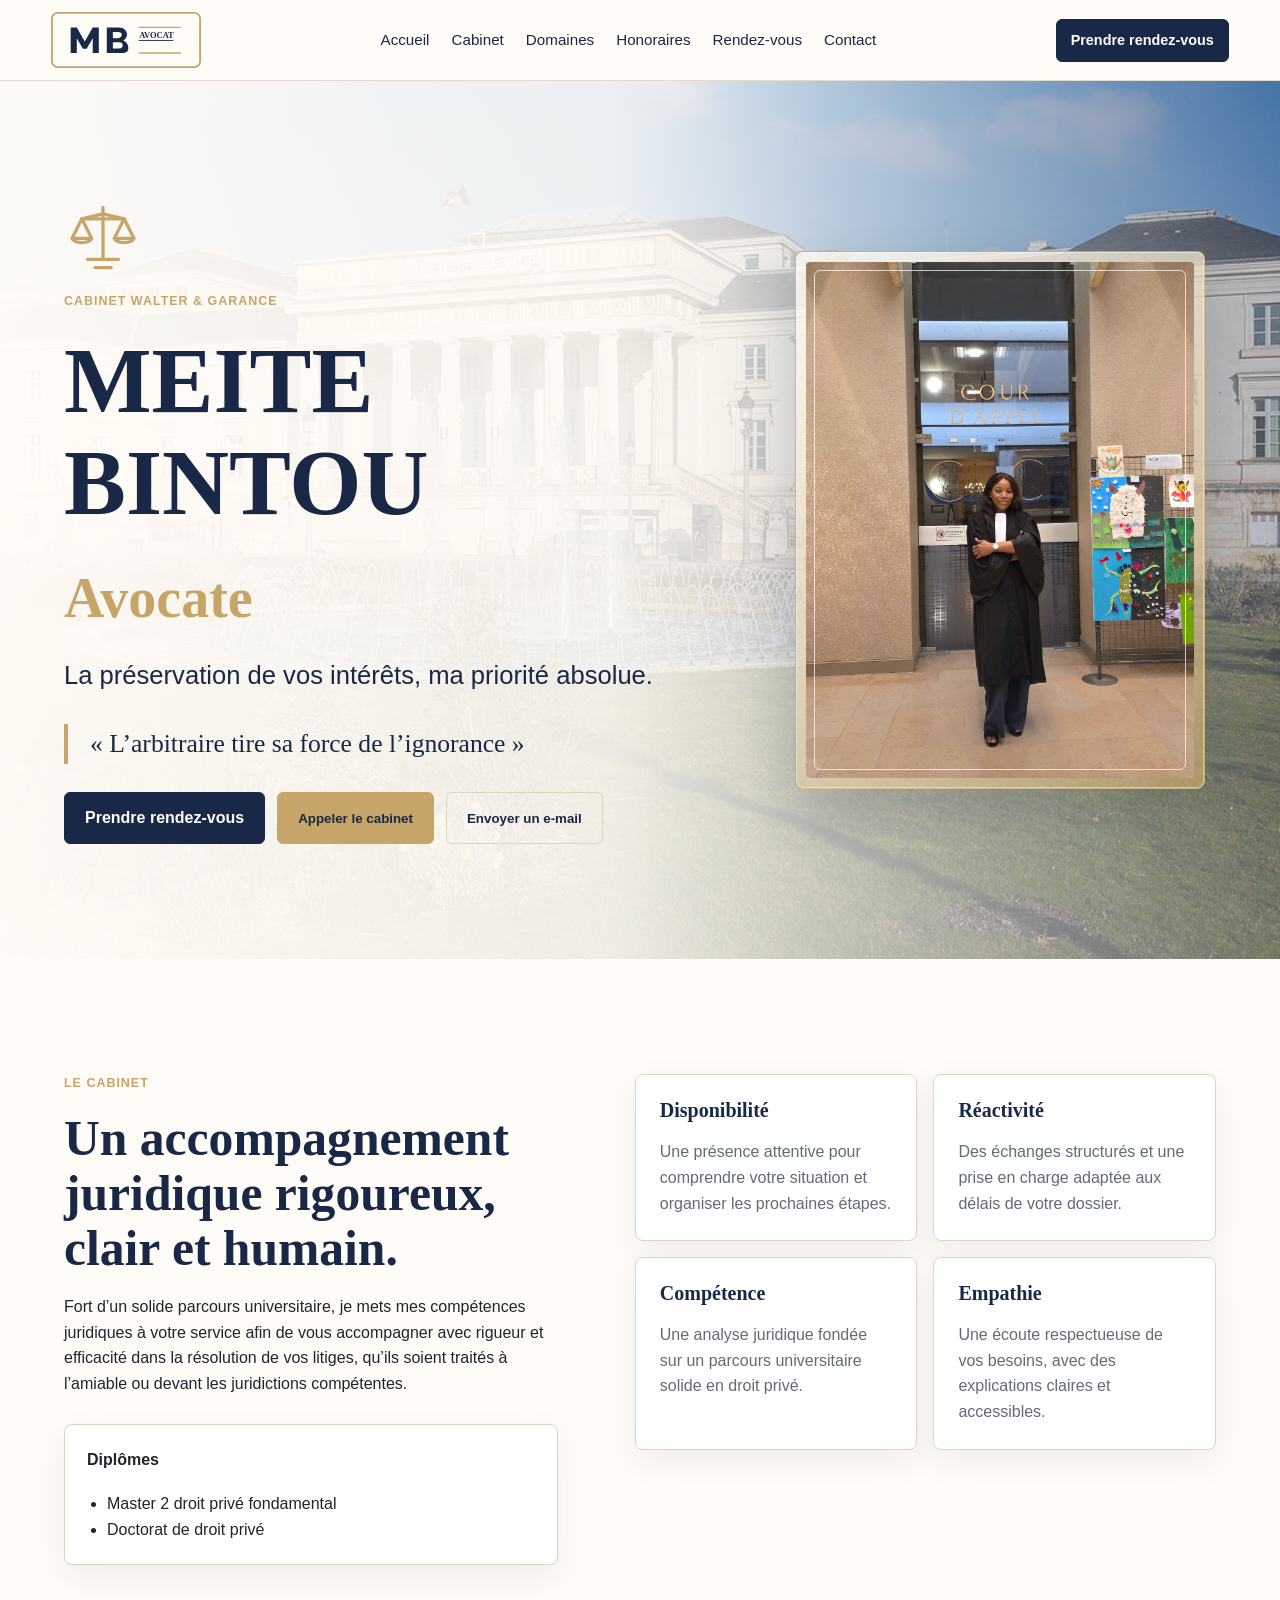
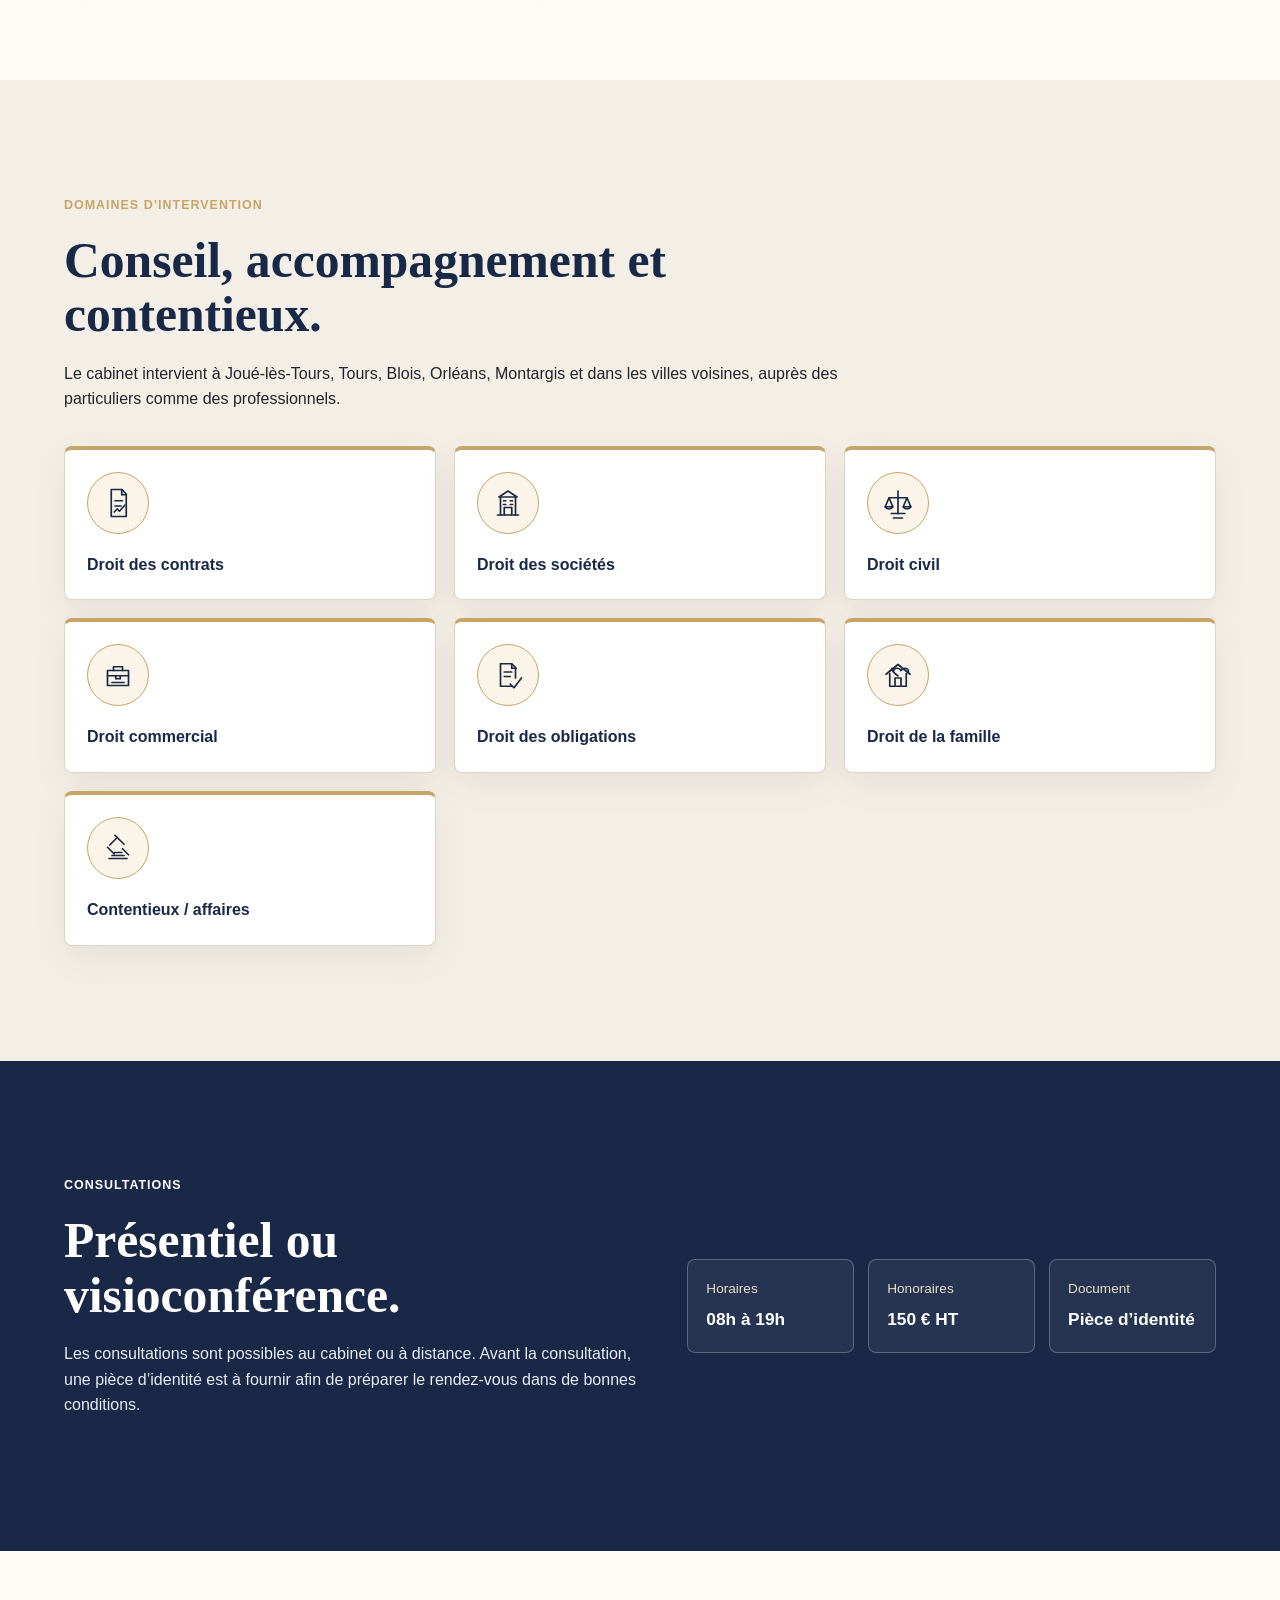
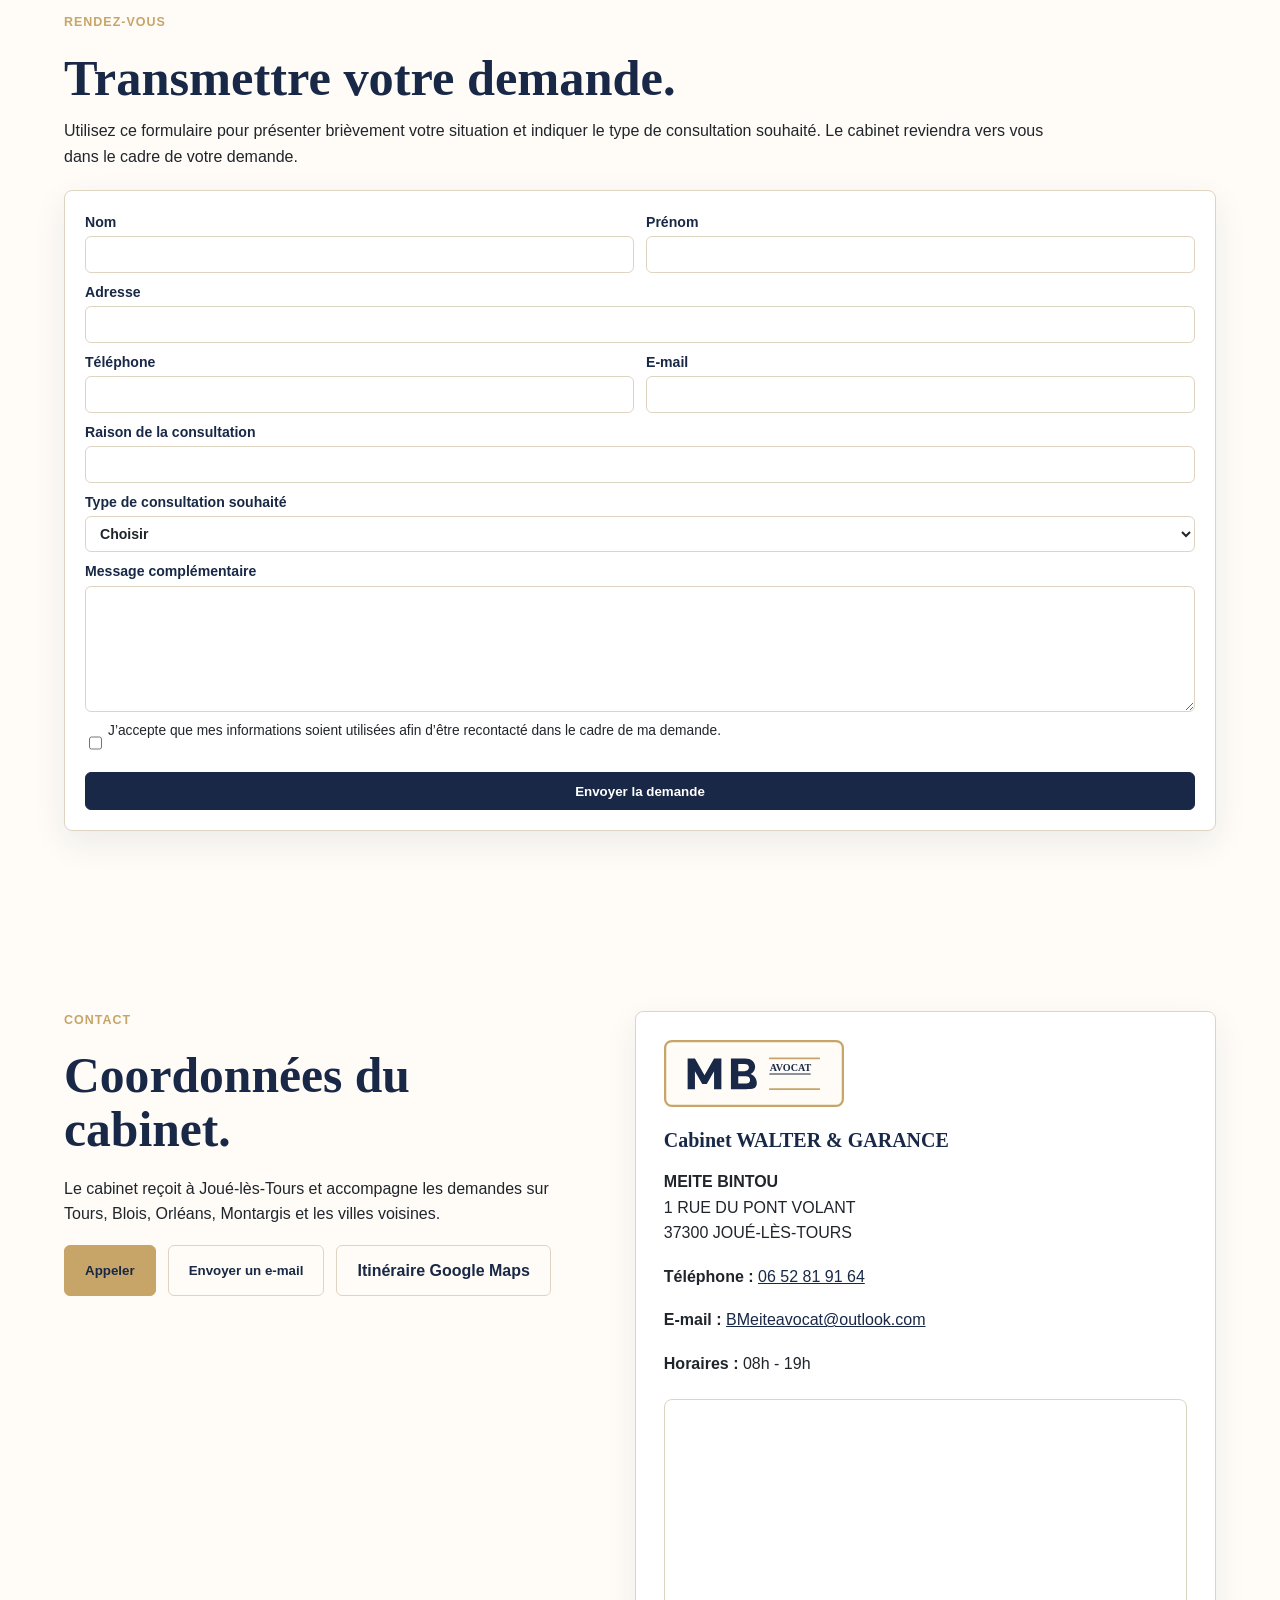
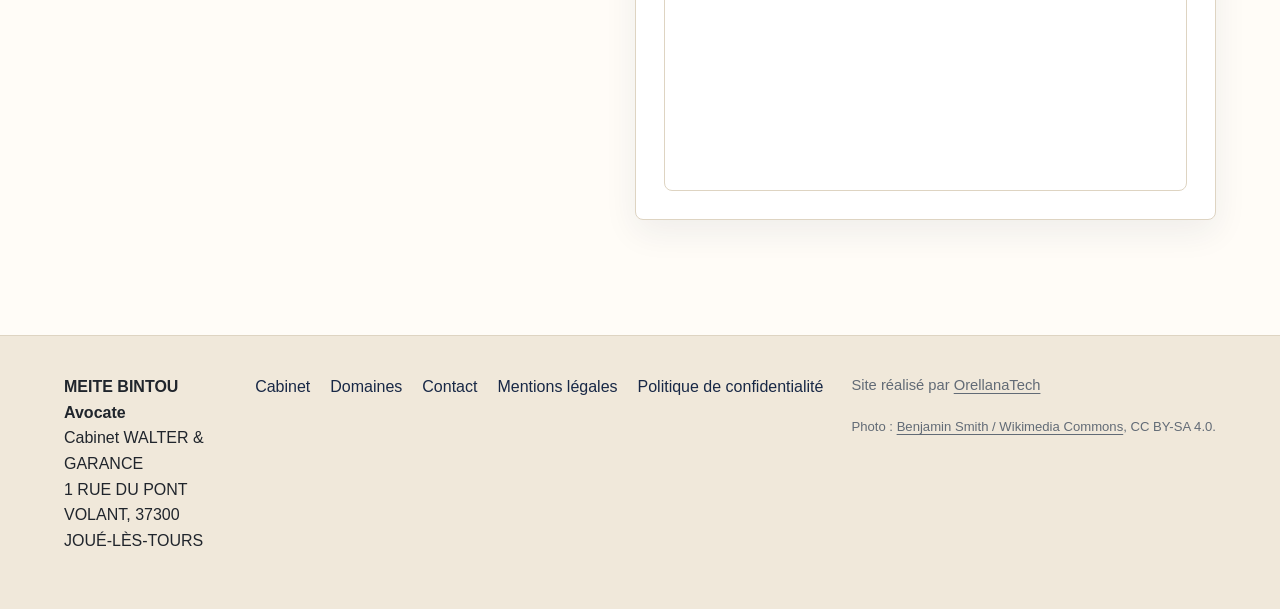
==== commit 487dc913: "Corrige la citation d'accueil" ====
--- a/index.html
+++ b/index.html
@@ -64,7 +64,7 @@
           <p class="eyebrow">Cabinet WALTER & GARANCE</p>
           <h1>MEITE BINTOU<br><span>Avocate</span></h1>
           <p class="lead">La préservation de vos intérêts, ma priorité absolue.</p>
-          <blockquote>« L’arbitraire tire sa force de l’injustice »</blockquote>
+          <blockquote>« L’arbitraire tire sa force de l’ignorance »</blockquote>
           <div class="hero-actions">
             <a class="btn" href="#rendez-vous">Prendre rendez-vous</a>
             <button class="btn btn-secondary js-copy" type="button" data-copy="06 52 81 91 64" data-copy-label="Numéro copié">Appeler le cabinet</button>
